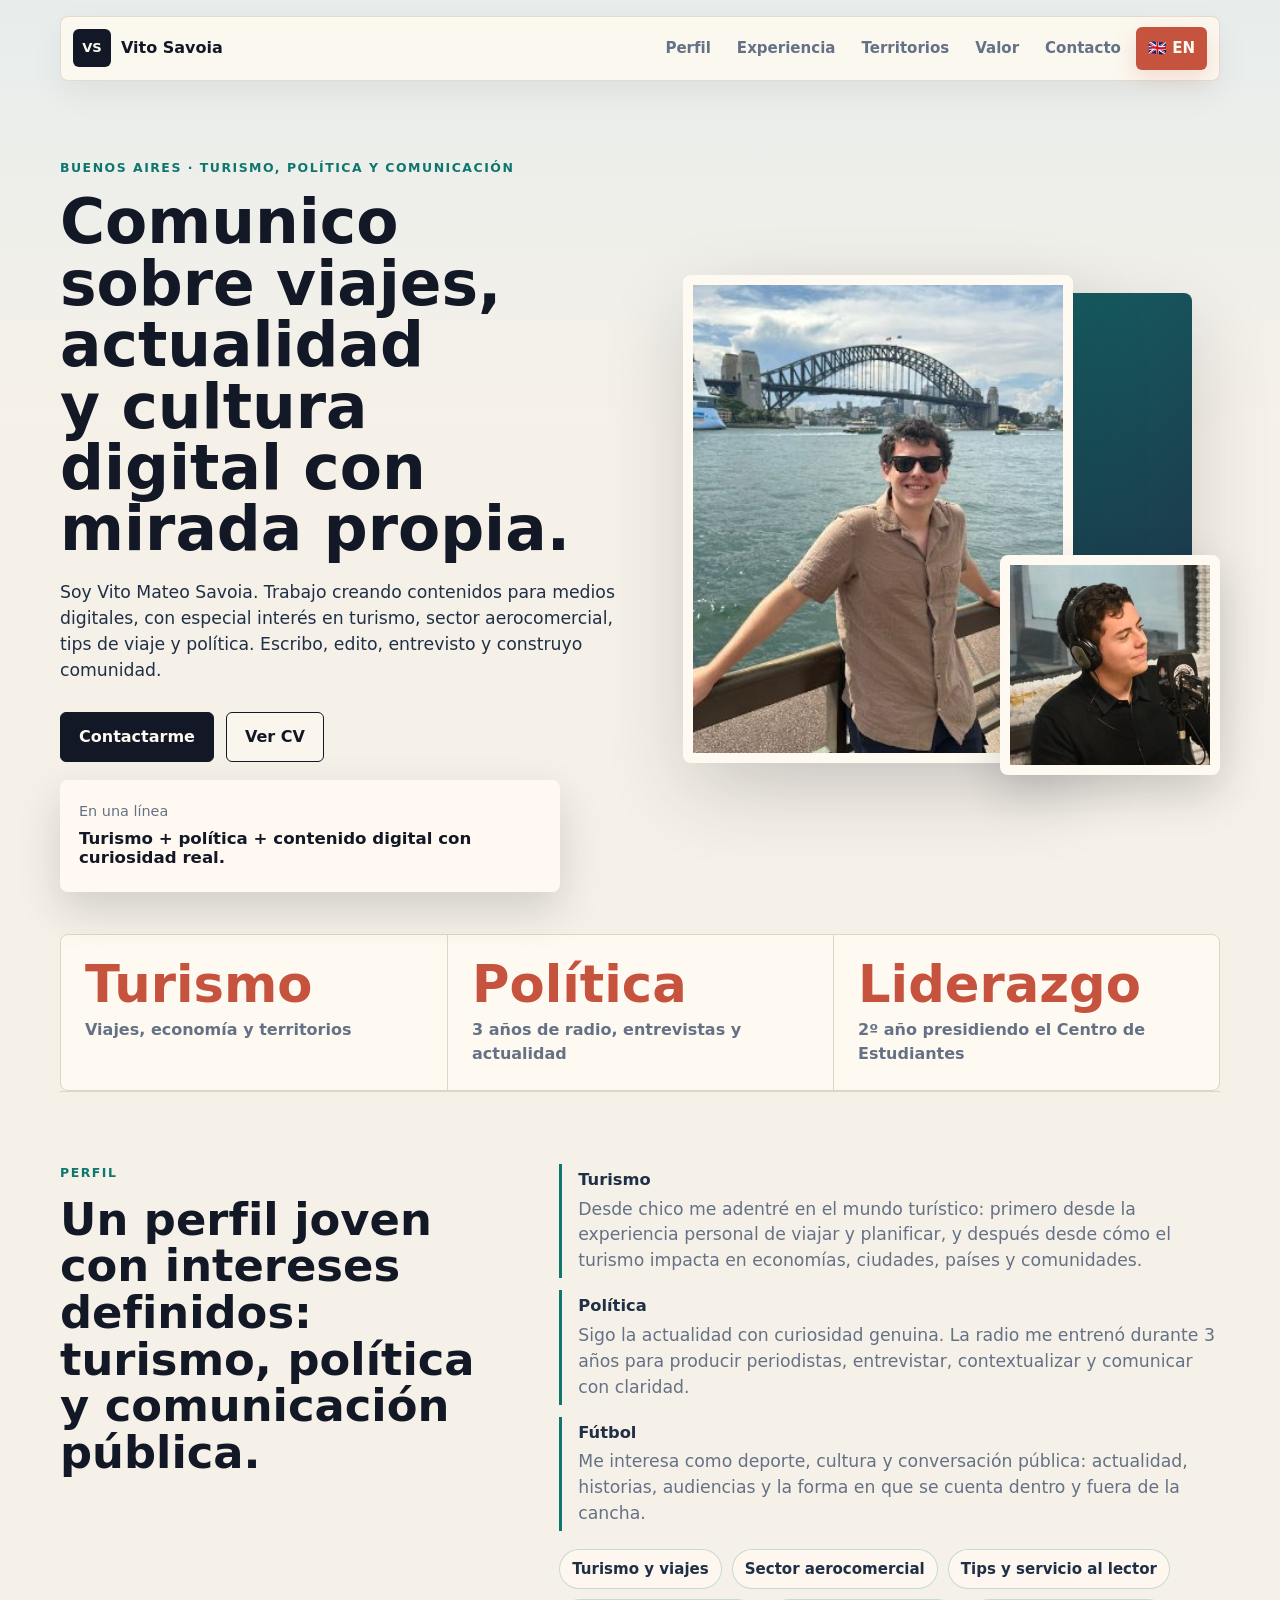
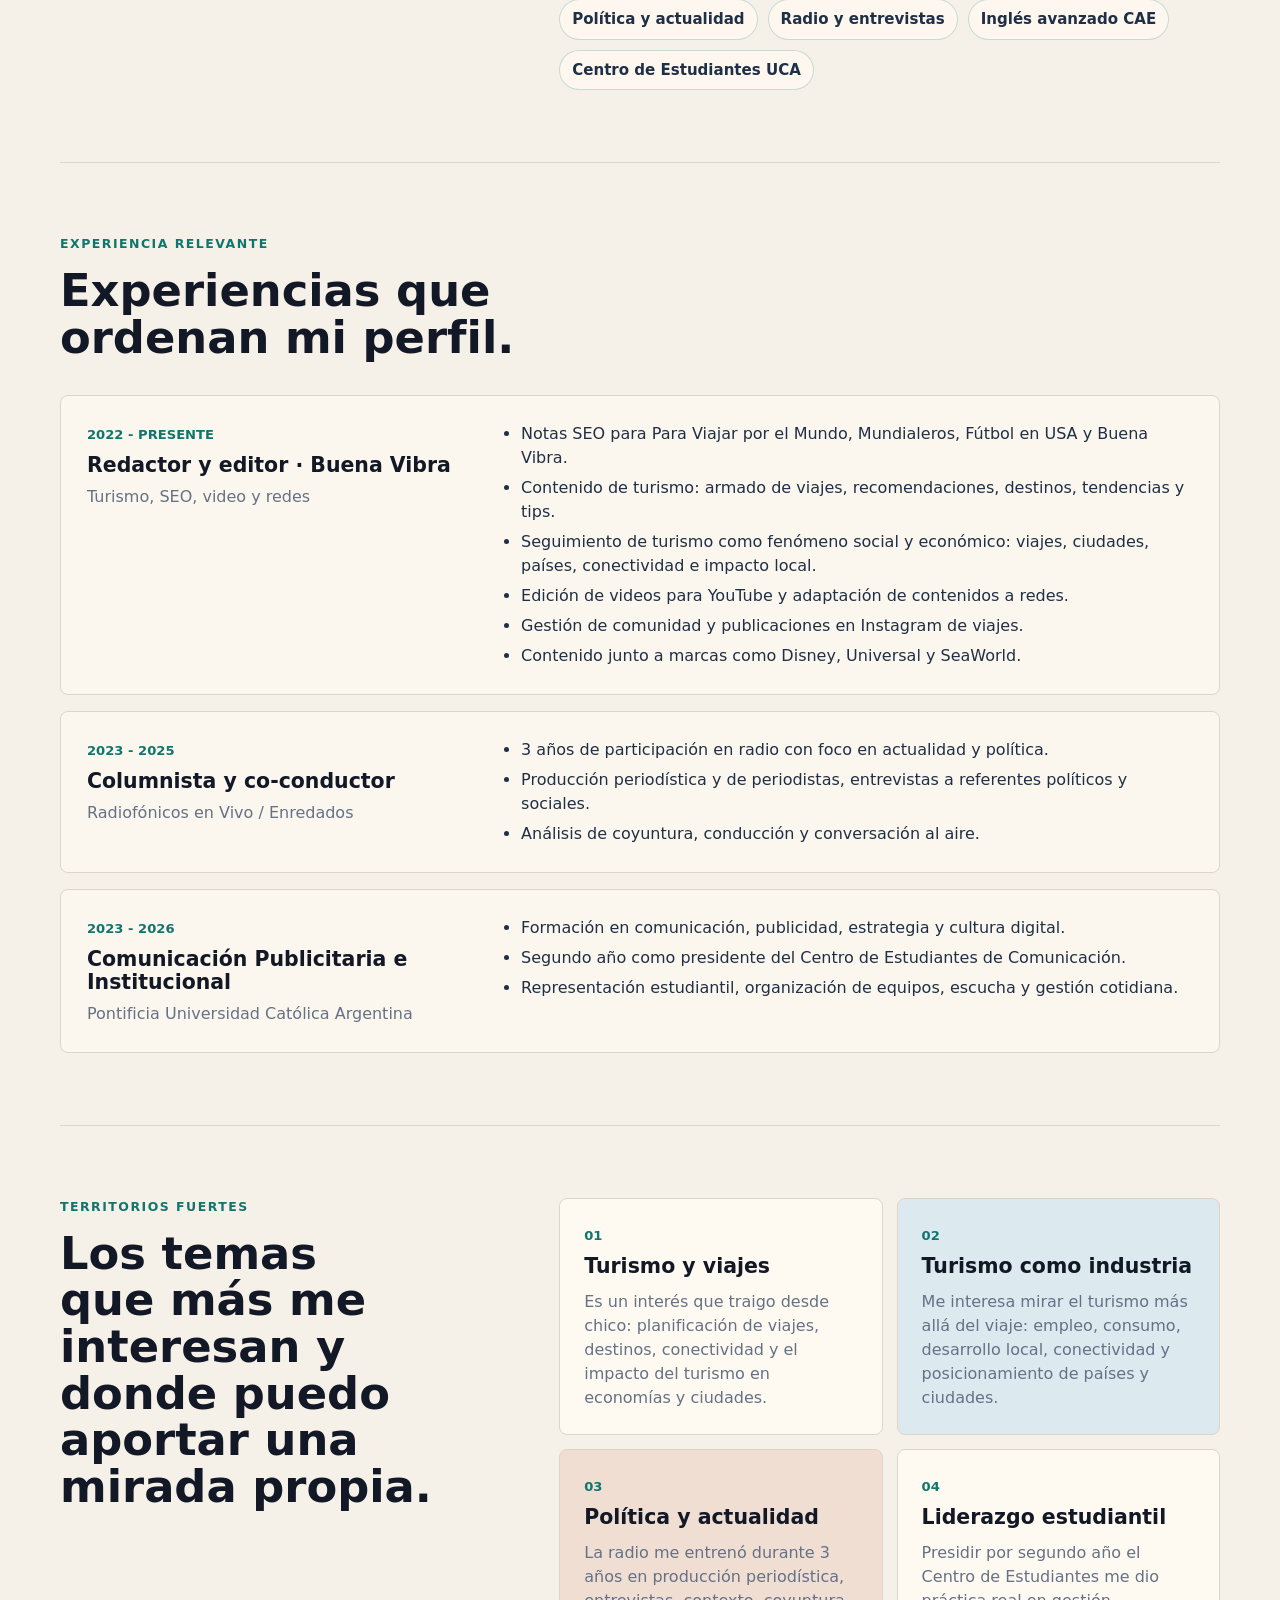
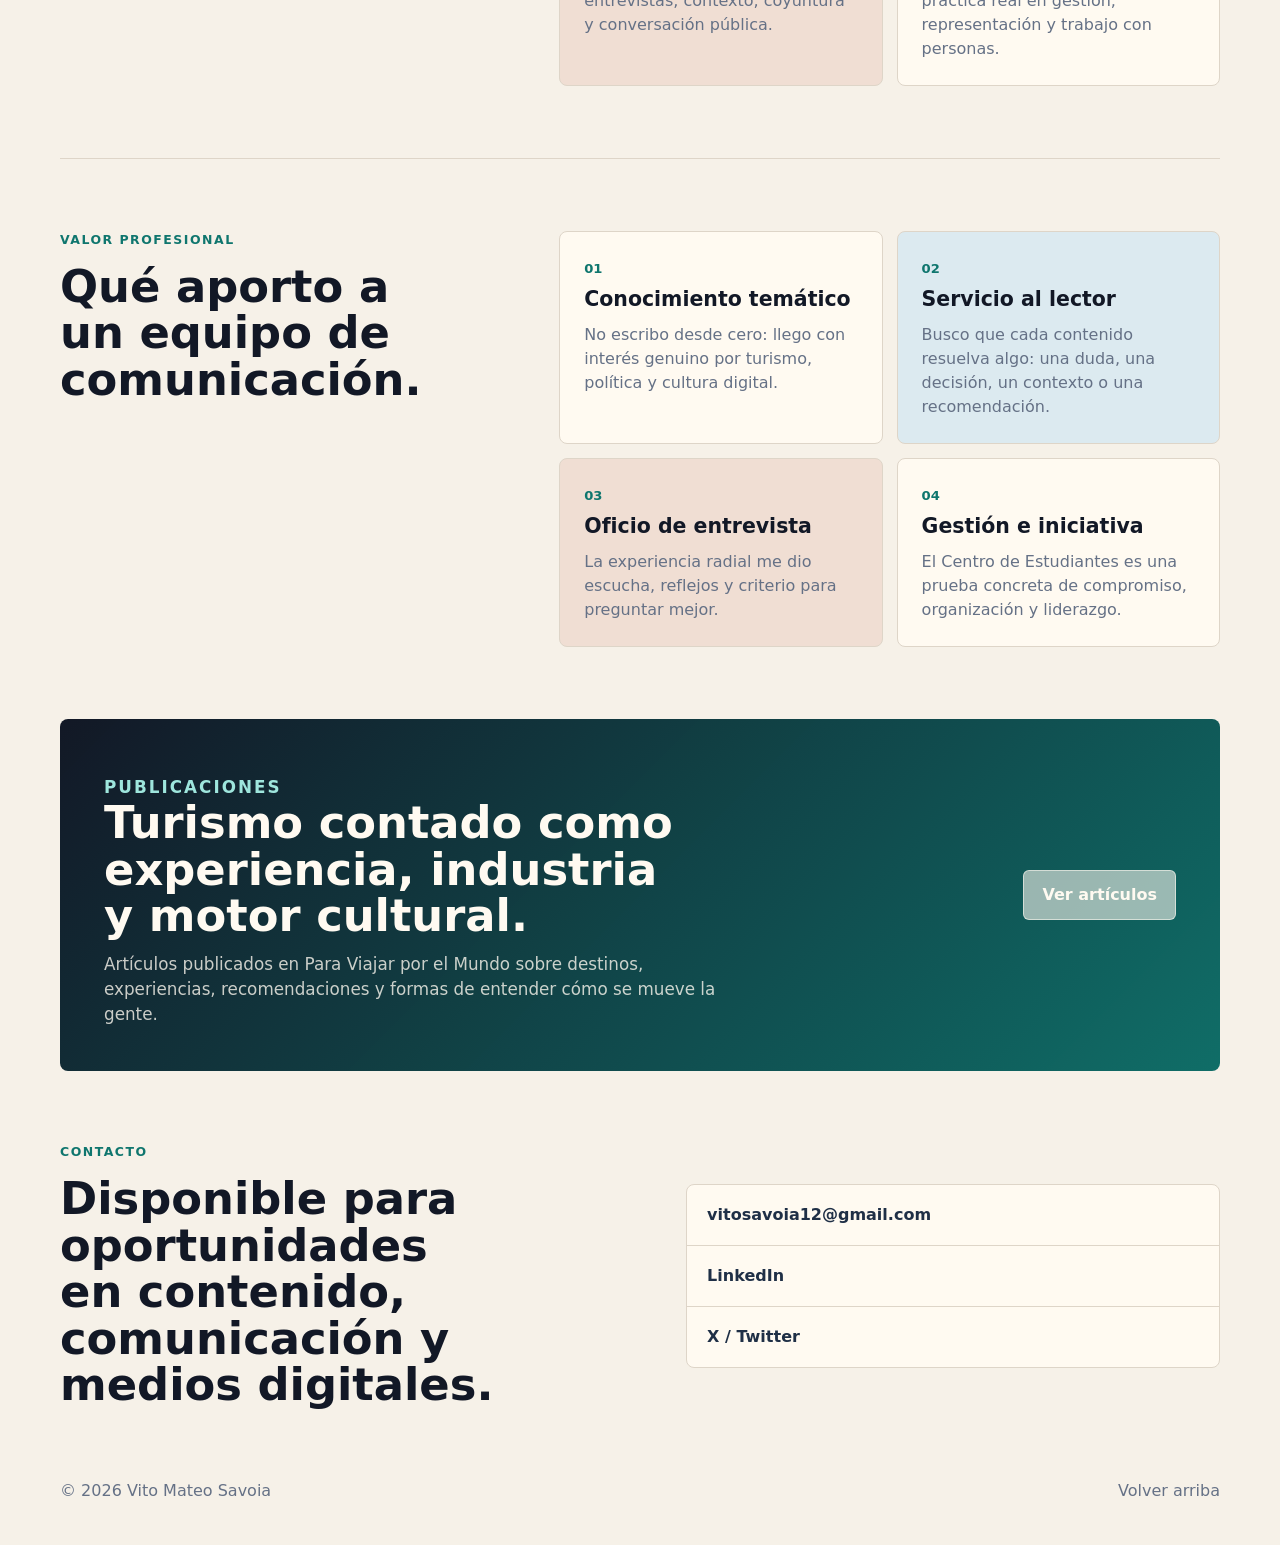
==== index.html @ 05acc240 "Add files via upload" ====
<!doctype html>
<html lang="es">
  <head>
    <meta charset="utf-8">
    <meta name="viewport" content="width=device-width, initial-scale=1">
    <meta
      name="description"
      content="Vito Mateo Savoia: redactor, editor y estudiante de Comunicación Publicitaria e Institucional. Especializado en turismo, política, contenido SEO, radio y liderazgo estudiantil."
    >
    <meta property="og:title" content="Vito Mateo Savoia | Turismo, política y comunicación digital">
    <meta
      property="og:description"
      content="Perfil profesional de Vito Savoia: turismo, política, redacción SEO, edición, radio y liderazgo estudiantil."
    >
    <meta property="og:type" content="website">
    <title>Vito Mateo Savoia | Turismo, política y comunicación digital</title>
    <link rel="stylesheet" href="styles.css">
  </head>
  <body>
    <header class="site-header">
      <a class="brand" href="#inicio" aria-label="Ir al inicio">
        <span class="brand-mark">VS</span>
        <span>Vito Savoia</span>
      </a>
      <button class="menu-toggle" type="button" aria-expanded="false" aria-controls="site-nav">
        <span></span>
        <span></span>
        <span></span>
      </button>
      <nav class="nav" id="site-nav" aria-label="Principal">
        <a href="#perfil">Perfil</a>
        <a href="#experiencia">Experiencia</a>
        <a href="#territorios">Territorios</a>
        <a href="#valor">Valor</a>
        <a href="#contacto">Contacto</a>
        <a class="language-link" href="en.html" aria-label="View site in English">🇬🇧 EN</a>
      </nav>
    </header>

    <main id="inicio">
      <section class="hero" aria-labelledby="hero-title">
        <div class="hero-copy">
          <p class="eyebrow">Buenos Aires · Turismo, política y comunicación</p>
          <h1 id="hero-title">Comunico sobre viajes, actualidad y cultura digital con mirada propia.</h1>
          <p class="hero-text">
            Soy Vito Mateo Savoia. Trabajo creando contenidos para medios digitales, con especial
            interés en turismo, sector aerocomercial, tips de viaje y política. Escribo, edito,
            entrevisto y construyo comunidad.
          </p>
          <div class="hero-actions" aria-label="Acciones principales">
            <a class="button primary" href="mailto:vitosavoia12@gmail.com">Contactarme</a>
            <a class="button secondary" href="CV%20Vito%20Savoia.pdf">Ver CV</a>
          </div>
          <div class="signal-card">
            <span>En una línea</span>
            <strong>Turismo + política + contenido digital con curiosidad real.</strong>
          </div>
        </div>

        <div class="hero-media" aria-label="Fotos de Vito Savoia">
          <img
            class="portrait-main"
            src="assets/images/vito-savoia-sydney.jpg"
            alt="Vito Savoia sonriendo frente al puerto de Sydney"
          >
          <img
            class="portrait-secondary"
            src="assets/images/vito-savoia-radio.jpg"
            alt="Vito Savoia en un estudio de radio"
          >
        </div>
      </section>

      <section class="stats-band" aria-label="Resumen profesional">
        <article>
          <strong>Turismo</strong>
          <span>Viajes, economía y territorios</span>
        </article>
        <article>
          <strong>Política</strong>
          <span>3 años de radio, entrevistas y actualidad</span>
        </article>
        <article>
          <strong>Liderazgo</strong>
          <span>2º año presidiendo el Centro de Estudiantes</span>
        </article>
      </section>

      <section class="section profile-section" id="perfil">
        <div class="section-heading">
          <p class="eyebrow">Perfil</p>
          <h2>Un perfil joven con intereses definidos: turismo, política y comunicación pública.</h2>
        </div>
        <div class="profile-copy compact-copy">
          <div class="interest-list" aria-label="Intereses principales">
            <article>
              <h3>Turismo</h3>
              <p>Desde chico me adentré en el mundo turístico: primero desde la experiencia personal de viajar y planificar, y después desde cómo el turismo impacta en economías, ciudades, países y comunidades.</p>
            </article>
            <article>
              <h3>Política</h3>
              <p>Sigo la actualidad con curiosidad genuina. La radio me entrenó durante 3 años para producir periodistas, entrevistar, contextualizar y comunicar con claridad.</p>
            </article>
            <article>
              <h3>Fútbol</h3>
              <p>Me interesa como deporte, cultura y conversación pública: actualidad, historias, audiencias y la forma en que se cuenta dentro y fuera de la cancha.</p>
            </article>
          </div>
          <div class="proof-list" aria-label="Señales principales para reclutadores">
            <span>Turismo y viajes</span>
            <span>Sector aerocomercial</span>
            <span>Tips y servicio al lector</span>
            <span>Política y actualidad</span>
            <span>Radio y entrevistas</span>
            <span>Inglés avanzado CAE</span>
            <span>Centro de Estudiantes UCA</span>
          </div>
        </div>
      </section>

      <section class="section experience-section" id="experiencia">
        <div class="section-heading compact">
          <p class="eyebrow">Experiencia relevante</p>
          <h2>Experiencias que ordenan mi perfil.</h2>
        </div>

        <div class="timeline">
          <article class="timeline-item">
            <div class="timeline-meta">
              <span>2022 - presente</span>
              <h3>Redactor y editor · Buena Vibra</h3>
              <p>Turismo, SEO, video y redes</p>
            </div>
            <div class="timeline-body">
              <ul>
                <li>Notas SEO para Para Viajar por el Mundo, Mundialeros, Fútbol en USA y Buena Vibra.</li>
                <li>Contenido de turismo: armado de viajes, recomendaciones, destinos, tendencias y tips.</li>
                <li>Seguimiento de turismo como fenómeno social y económico: viajes, ciudades, países, conectividad e impacto local.</li>
                <li>Edición de videos para YouTube y adaptación de contenidos a redes.</li>
                <li>Gestión de comunidad y publicaciones en Instagram de viajes.</li>
                <li>Contenido junto a marcas como Disney, Universal y SeaWorld.</li>
              </ul>
            </div>
          </article>

          <article class="timeline-item">
            <div class="timeline-meta">
              <span>2023 - 2025</span>
              <h3>Columnista y co-conductor</h3>
              <p>Radiofónicos en Vivo / Enredados</p>
            </div>
            <div class="timeline-body">
              <ul>
                <li>3 años de participación en radio con foco en actualidad y política.</li>
                <li>Producción periodística y de periodistas, entrevistas a referentes políticos y sociales.</li>
                <li>Análisis de coyuntura, conducción y conversación al aire.</li>
              </ul>
            </div>
          </article>

          <article class="timeline-item">
            <div class="timeline-meta">
              <span>2023 - 2026</span>
              <h3>Comunicación Publicitaria e Institucional</h3>
              <p>Pontificia Universidad Católica Argentina</p>
            </div>
            <div class="timeline-body">
              <ul>
                <li>Formación en comunicación, publicidad, estrategia y cultura digital.</li>
                <li>Segundo año como presidente del Centro de Estudiantes de Comunicación.</li>
                <li>Representación estudiantil, organización de equipos, escucha y gestión cotidiana.</li>
              </ul>
            </div>
          </article>
        </div>
      </section>

      <section class="section focus-section" id="territorios">
        <div class="section-heading">
          <p class="eyebrow">Territorios fuertes</p>
          <h2>Los temas que más me interesan y donde puedo aportar una mirada propia.</h2>
        </div>
        <div class="focus-grid">
          <article>
            <span>01</span>
            <h3>Turismo y viajes</h3>
            <p>Es un interés que traigo desde chico: planificación de viajes, destinos, conectividad y el impacto del turismo en economías y ciudades.</p>
          </article>
          <article>
            <span>02</span>
            <h3>Turismo como industria</h3>
            <p>Me interesa mirar el turismo más allá del viaje: empleo, consumo, desarrollo local, conectividad y posicionamiento de países y ciudades.</p>
          </article>
          <article>
            <span>03</span>
            <h3>Política y actualidad</h3>
            <p>La radio me entrenó durante 3 años en producción periodística, entrevistas, contexto, coyuntura y conversación pública.</p>
          </article>
          <article>
            <span>04</span>
            <h3>Liderazgo estudiantil</h3>
            <p>Presidir por segundo año el Centro de Estudiantes me dio práctica real en gestión, representación y trabajo con personas.</p>
          </article>
        </div>
      </section>

      <section class="section focus-section" id="valor">
        <div class="section-heading">
          <p class="eyebrow">Valor profesional</p>
          <h2>Qué aporto a un equipo de comunicación.</h2>
        </div>
        <div class="focus-grid">
          <article>
            <span>01</span>
            <h3>Conocimiento temático</h3>
            <p>No escribo desde cero: llego con interés genuino por turismo, política y cultura digital.</p>
          </article>
          <article>
            <span>02</span>
            <h3>Servicio al lector</h3>
            <p>Busco que cada contenido resuelva algo: una duda, una decisión, un contexto o una recomendación.</p>
          </article>
          <article>
            <span>03</span>
            <h3>Oficio de entrevista</h3>
            <p>La experiencia radial me dio escucha, reflejos y criterio para preguntar mejor.</p>
          </article>
          <article>
            <span>04</span>
            <h3>Gestión e iniciativa</h3>
            <p>El Centro de Estudiantes es una prueba concreta de compromiso, organización y liderazgo.</p>
          </article>
        </div>
      </section>

      <section class="writing-section" aria-labelledby="writing-title">
        <div>
          <p class="eyebrow">Publicaciones</p>
          <h2 id="writing-title">Turismo contado como experiencia, industria y motor cultural.</h2>
          <p>Artículos publicados en Para Viajar por el Mundo sobre destinos, experiencias, recomendaciones y formas de entender cómo se mueve la gente.</p>
        </div>
        <a class="button secondary light" href="https://paraviajarporelmundo.com/author/vito-savoia/" target="_blank" rel="noreferrer">
          Ver artículos
        </a>
      </section>

      <section class="contact-section" id="contacto" aria-labelledby="contact-title">
        <div>
          <p class="eyebrow">Contacto</p>
          <h2 id="contact-title">Disponible para oportunidades en contenido, comunicación y medios digitales.</h2>
        </div>
        <div class="contact-panel">
          <a href="mailto:vitosavoia12@gmail.com">vitosavoia12@gmail.com</a>
          <a href="https://ar.linkedin.com/in/vito-savoia-7b7443228" target="_blank" rel="noreferrer">LinkedIn</a>
          <a href="https://x.com/vitosavoia12?lang=es" target="_blank" rel="noreferrer">X / Twitter</a>
        </div>
      </section>
    </main>

    <footer class="footer">
      <p>© <span id="year"></span> Vito Mateo Savoia</p>
      <a href="#inicio">Volver arriba</a>
    </footer>

    <script src="script.js"></script>
  </body>
</html>
---- styles.css ----
:root {
  --ink: #121826;
  --navy: #1f2f46;
  --muted: #657186;
  --paper: #f6f1e8;
  --cream: #fffaf1;
  --line: #ded5c8;
  --teal: #0f766e;
  --coral: #c6533d;
  --gold: #c8922f;
  --sky: #dceaf0;
  --shadow: 0 28px 80px rgba(18, 24, 38, 0.16);
}

* {
  box-sizing: border-box;
}

html {
  scroll-behavior: smooth;
}

body {
  margin: 0;
  background:
    linear-gradient(180deg, rgba(220, 234, 240, 0.55), rgba(246, 241, 232, 0) 440px),
    var(--paper);
  color: var(--ink);
  font-family: Inter, ui-sans-serif, system-ui, -apple-system, BlinkMacSystemFont, "Segoe UI", sans-serif;
  line-height: 1.5;
}

body.nav-open {
  overflow: hidden;
}

a {
  color: inherit;
  text-decoration: none;
}

img {
  display: block;
  max-width: 100%;
}

.site-header {
  position: sticky;
  top: 0;
  z-index: 20;
  display: flex;
  width: min(1160px, calc(100% - 32px));
  align-items: center;
  justify-content: space-between;
  gap: 22px;
  margin: 16px auto 0;
  border: 1px solid rgba(222, 213, 200, 0.82);
  border-radius: 8px;
  padding: 10px 12px;
  background: rgba(255, 250, 241, 0.82);
  backdrop-filter: blur(18px);
  box-shadow: 0 12px 34px rgba(18, 24, 38, 0.06);
}

.brand,
.nav,
.hero-actions,
.contact-panel {
  display: flex;
  align-items: center;
}

.brand {
  gap: 10px;
  font-weight: 850;
}

.brand-mark {
  display: grid;
  width: 38px;
  height: 38px;
  place-items: center;
  border-radius: 6px;
  background: var(--ink);
  color: var(--cream);
  font-size: 0.82rem;
}

.nav {
  gap: 4px;
}

.nav a {
  border-radius: 6px;
  padding: 9px 11px;
  color: var(--muted);
  font-size: 0.94rem;
  font-weight: 760;
}

.nav a:hover,
.nav a:focus-visible {
  background: rgba(15, 118, 110, 0.1);
  color: var(--ink);
  outline: none;
}

.language-link {
  border: 1px solid rgba(198, 83, 61, 0.28);
  background: var(--coral) !important;
  color: var(--cream) !important;
  box-shadow: 0 8px 22px rgba(198, 83, 61, 0.18);
}

.language-link:hover,
.language-link:focus-visible {
  background: var(--ink) !important;
  color: var(--cream) !important;
}

.menu-toggle {
  display: none;
  width: 42px;
  height: 42px;
  border: 1px solid var(--line);
  border-radius: 6px;
  background: var(--cream);
  padding: 10px;
}

.menu-toggle span {
  display: block;
  height: 2px;
  margin: 5px 0;
  background: var(--ink);
}

.hero,
.stats-band,
.section,
.writing-section,
.contact-section,
.footer {
  width: min(1160px, calc(100% - 32px));
  margin-inline: auto;
}

.hero {
  display: grid;
  grid-template-columns: minmax(0, 1.02fr) minmax(340px, 0.98fr);
  gap: clamp(32px, 5vw, 76px);
  align-items: center;
  min-height: min(640px, calc(100vh - 92px));
  padding: clamp(42px, 7vw, 78px) 0 42px;
}

.hero-copy {
  max-width: 740px;
}

.eyebrow {
  margin: 0 0 14px;
  color: var(--teal);
  font-size: 0.78rem;
  font-weight: 850;
  letter-spacing: 0.12em;
  text-transform: uppercase;
}

h1,
h2,
h3,
p {
  overflow-wrap: anywhere;
}

h1 {
  max-width: 760px;
  margin: 0;
  font-size: clamp(2.55rem, 4.8vw, 4.9rem);
  line-height: 1;
  letter-spacing: 0;
  text-wrap: balance;
}

.hero-text {
  max-width: 620px;
  margin: 20px 0 0;
  color: var(--navy);
  font-size: clamp(1.02rem, 1.35vw, 1.17rem);
}

.hero-actions {
  flex-wrap: wrap;
  gap: 12px;
  margin-top: 28px;
}

.button {
  display: inline-flex;
  min-height: 48px;
  align-items: center;
  justify-content: center;
  border: 1px solid var(--ink);
  border-radius: 6px;
  padding: 12px 18px;
  font-weight: 850;
  transition: transform 160ms ease, background 160ms ease, color 160ms ease;
}

.button.primary {
  background: var(--ink);
  color: var(--cream);
}

.button.secondary {
  background: rgba(255, 250, 241, 0.58);
}

.button.light {
  border-color: rgba(255, 250, 241, 0.58);
  color: var(--cream);
}

.button:hover,
.button:focus-visible {
  transform: translateY(-2px);
  outline: none;
}

.hero-media {
  position: relative;
  min-height: 500px;
}

.hero-media::before {
  content: "";
  position: absolute;
  inset: 18px 28px 64px 66px;
  border-radius: 8px;
  background: linear-gradient(135deg, var(--teal), var(--navy));
  box-shadow: var(--shadow);
}

.portrait-main {
  position: absolute;
  inset: 0 auto auto 0;
  width: min(76%, 390px);
  aspect-ratio: 4 / 5;
  border: 10px solid var(--cream);
  border-radius: 8px;
  object-fit: cover;
  box-shadow: var(--shadow);
}

.portrait-secondary {
  position: absolute;
  right: 0;
  bottom: 0;
  width: min(45%, 220px);
  aspect-ratio: 1;
  border: 10px solid var(--cream);
  border-radius: 8px;
  object-fit: cover;
  box-shadow: 0 18px 46px rgba(18, 24, 38, 0.18);
}

.signal-card {
  width: min(100%, 500px);
  margin-top: 18px;
  border: 1px solid rgba(255, 250, 241, 0.76);
  border-radius: 8px;
  padding: 18px;
  background: rgba(255, 250, 241, 0.92);
  box-shadow: 0 18px 44px rgba(18, 24, 38, 0.16);
}

.signal-card span,
.signal-card p {
  margin: 0;
  color: var(--muted);
  font-size: 0.9rem;
}

.signal-card strong {
  display: block;
  margin: 6px 0;
  font-size: 1.04rem;
  line-height: 1.15;
}

.stats-band {
  display: grid;
  grid-template-columns: repeat(3, 1fr);
  overflow: hidden;
  border: 1px solid var(--line);
  border-radius: 8px;
  background: var(--cream);
}

.stats-band article {
  padding: 24px;
}

.stats-band article + article {
  border-left: 1px solid var(--line);
}

.stats-band strong {
  display: block;
  color: var(--coral);
  font-size: clamp(2rem, 4vw, 3.5rem);
  line-height: 1;
}

.stats-band span {
  display: block;
  margin-top: 8px;
  color: var(--muted);
  font-weight: 730;
}

.section {
  display: grid;
  grid-template-columns: minmax(250px, 0.78fr) minmax(0, 1.22fr);
  gap: clamp(28px, 6vw, 88px);
  padding: 72px 0;
  border-top: 1px solid var(--line);
}

.section-heading h2,
.writing-section h2,
.contact-section h2 {
  margin: 0;
  font-size: clamp(1.9rem, 3.5vw, 3.15rem);
  line-height: 1.04;
  text-wrap: balance;
}

.section-heading.compact {
  max-width: 790px;
  margin-bottom: 34px;
}

.profile-copy {
  display: grid;
  gap: 18px;
  color: var(--navy);
  font-size: 1.08rem;
}

.compact-copy {
  align-content: start;
}

.profile-copy p,
.timeline-body p,
.writing-section p {
  margin: 0;
}

.interest-list {
  display: grid;
  gap: 12px;
}

.interest-list article {
  border-left: 3px solid var(--teal);
  padding: 4px 0 4px 16px;
}

.interest-list h3 {
  margin: 0 0 4px;
  font-size: 1.02rem;
}

.interest-list p {
  color: var(--muted);
}

.proof-list {
  display: flex;
  flex-wrap: wrap;
  gap: 10px;
}

.proof-list span {
  border: 1px solid rgba(15, 118, 110, 0.22);
  border-radius: 999px;
  padding: 8px 12px;
  background: rgba(255, 250, 241, 0.72);
  color: var(--navy);
  font-size: 0.94rem;
  font-weight: 800;
}

.experience-section {
  display: block;
}

.timeline {
  display: grid;
  gap: 16px;
}

.timeline-item {
  display: grid;
  grid-template-columns: minmax(230px, 0.72fr) minmax(0, 1.28fr);
  gap: 28px;
  border: 1px solid var(--line);
  border-radius: 8px;
  padding: clamp(18px, 2.5vw, 26px);
  background: rgba(255, 250, 241, 0.72);
}

.timeline-meta span,
.focus-grid span {
  color: var(--teal);
  font-size: 0.82rem;
  font-weight: 850;
  text-transform: uppercase;
}

.timeline-meta h3,
.focus-grid h3 {
  margin: 8px 0;
  font-size: 1.28rem;
  line-height: 1.12;
}

.timeline-meta p {
  margin: 0;
  color: var(--muted);
}

.timeline-body {
  color: var(--navy);
}

.timeline-body ul {
  margin: 0;
  padding-left: 18px;
}

.timeline-body li + li {
  margin-top: 6px;
}

.focus-grid {
  display: grid;
  grid-template-columns: repeat(2, minmax(0, 1fr));
  gap: 14px;
}

.focus-grid article {
  min-height: 176px;
  border: 1px solid var(--line);
  border-radius: 8px;
  padding: 24px;
  background: var(--cream);
}

.focus-grid article:nth-child(2) {
  background: var(--sky);
}

.focus-grid article:nth-child(3) {
  background: rgba(198, 83, 61, 0.12);
}

.focus-grid p {
  margin: 12px 0 0;
  color: var(--muted);
}

.writing-section {
  display: flex;
  align-items: center;
  justify-content: space-between;
  gap: 28px;
  border-radius: 8px;
  padding: clamp(26px, 4vw, 44px);
  background:
    linear-gradient(135deg, rgba(18, 24, 38, 0.96), rgba(15, 118, 110, 0.91)),
    var(--ink);
  color: var(--cream);
}

.writing-section div {
  max-width: 780px;
}

.writing-section .eyebrow {
  color: #9ee6dd;
}

.writing-section p {
  max-width: 650px;
  margin-top: 12px;
  color: rgba(255, 250, 241, 0.78);
  font-size: 1.05rem;
}

.contact-section {
  display: grid;
  grid-template-columns: minmax(0, 1.05fr) minmax(280px, 0.95fr);
  gap: 36px;
  align-items: center;
  padding: 72px 0 42px;
}

.contact-panel {
  align-items: stretch;
  flex-direction: column;
  overflow: hidden;
  border: 1px solid var(--line);
  border-radius: 8px;
  background: var(--cream);
}

.contact-panel a {
  padding: 18px 20px;
  color: var(--navy);
  font-weight: 800;
}

.contact-panel a + a {
  border-top: 1px solid var(--line);
}

.contact-panel a:hover,
.contact-panel a:focus-visible {
  background: rgba(200, 146, 47, 0.14);
  outline: none;
}

.footer {
  display: flex;
  justify-content: space-between;
  gap: 18px;
  padding: 28px 0 42px;
  color: var(--muted);
}

.footer p {
  margin: 0;
}

@media (max-width: 920px) {
  .menu-toggle {
    display: block;
  }

  .nav {
    position: fixed;
    inset: 76px 16px auto;
    display: none;
    flex-direction: column;
    align-items: stretch;
    border: 1px solid var(--line);
    border-radius: 8px;
    padding: 10px;
    background: var(--cream);
    box-shadow: var(--shadow);
  }

  body.nav-open .nav {
    display: flex;
  }

  .hero,
  .section,
  .timeline-item,
  .contact-section {
    grid-template-columns: 1fr;
  }

  .hero {
    min-height: auto;
    padding-top: 56px;
  }

  .hero-media {
    min-height: 470px;
  }

  .stats-band,
  .focus-grid {
    grid-template-columns: 1fr;
  }

  .stats-band article + article {
    border-top: 1px solid var(--line);
    border-left: 0;
  }

  .writing-section {
    align-items: flex-start;
    flex-direction: column;
  }
}

@media (max-width: 560px) {
  .site-header,
  .hero,
  .stats-band,
  .section,
  .writing-section,
  .contact-section,
  .footer {
    width: min(100% - 22px, 1160px);
  }

  .site-header {
    margin-top: 10px;
  }

  h1 {
    font-size: clamp(2.55rem, 13vw, 4rem);
  }

  .hero-actions .button,
  .writing-section .button {
    width: 100%;
  }

  .hero-media {
    min-height: 390px;
  }

  .hero-media::before {
    inset: 28px 10px 74px 38px;
  }

  .portrait-main {
    width: 82%;
    border-width: 7px;
  }

  .portrait-secondary {
    width: 44%;
    border-width: 7px;
  }

  .signal-card {
    padding: 14px;
  }

  .section {
    padding: 54px 0;
  }

  .stats-band article,
  .focus-grid article {
    padding: 20px;
  }

  .contact-section {
    padding-top: 62px;
  }

  .footer {
    flex-direction: column;
  }
}
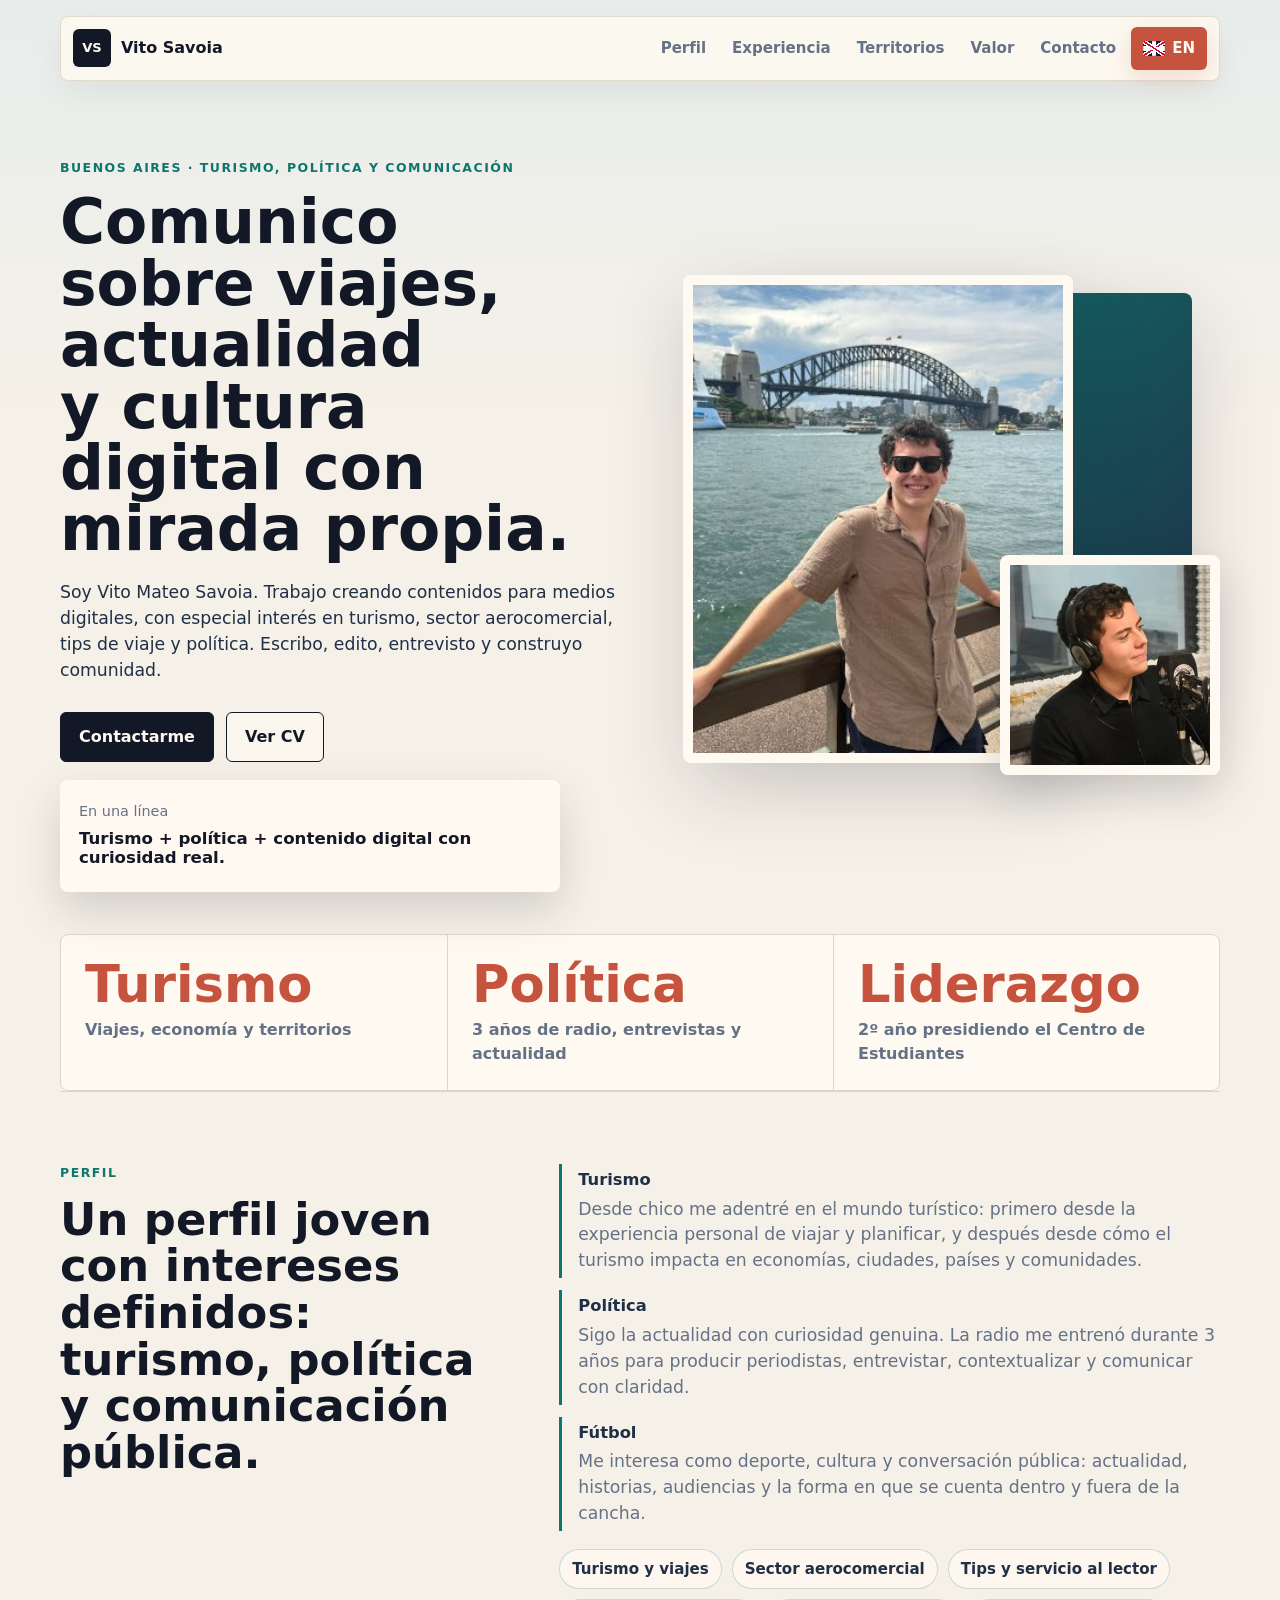
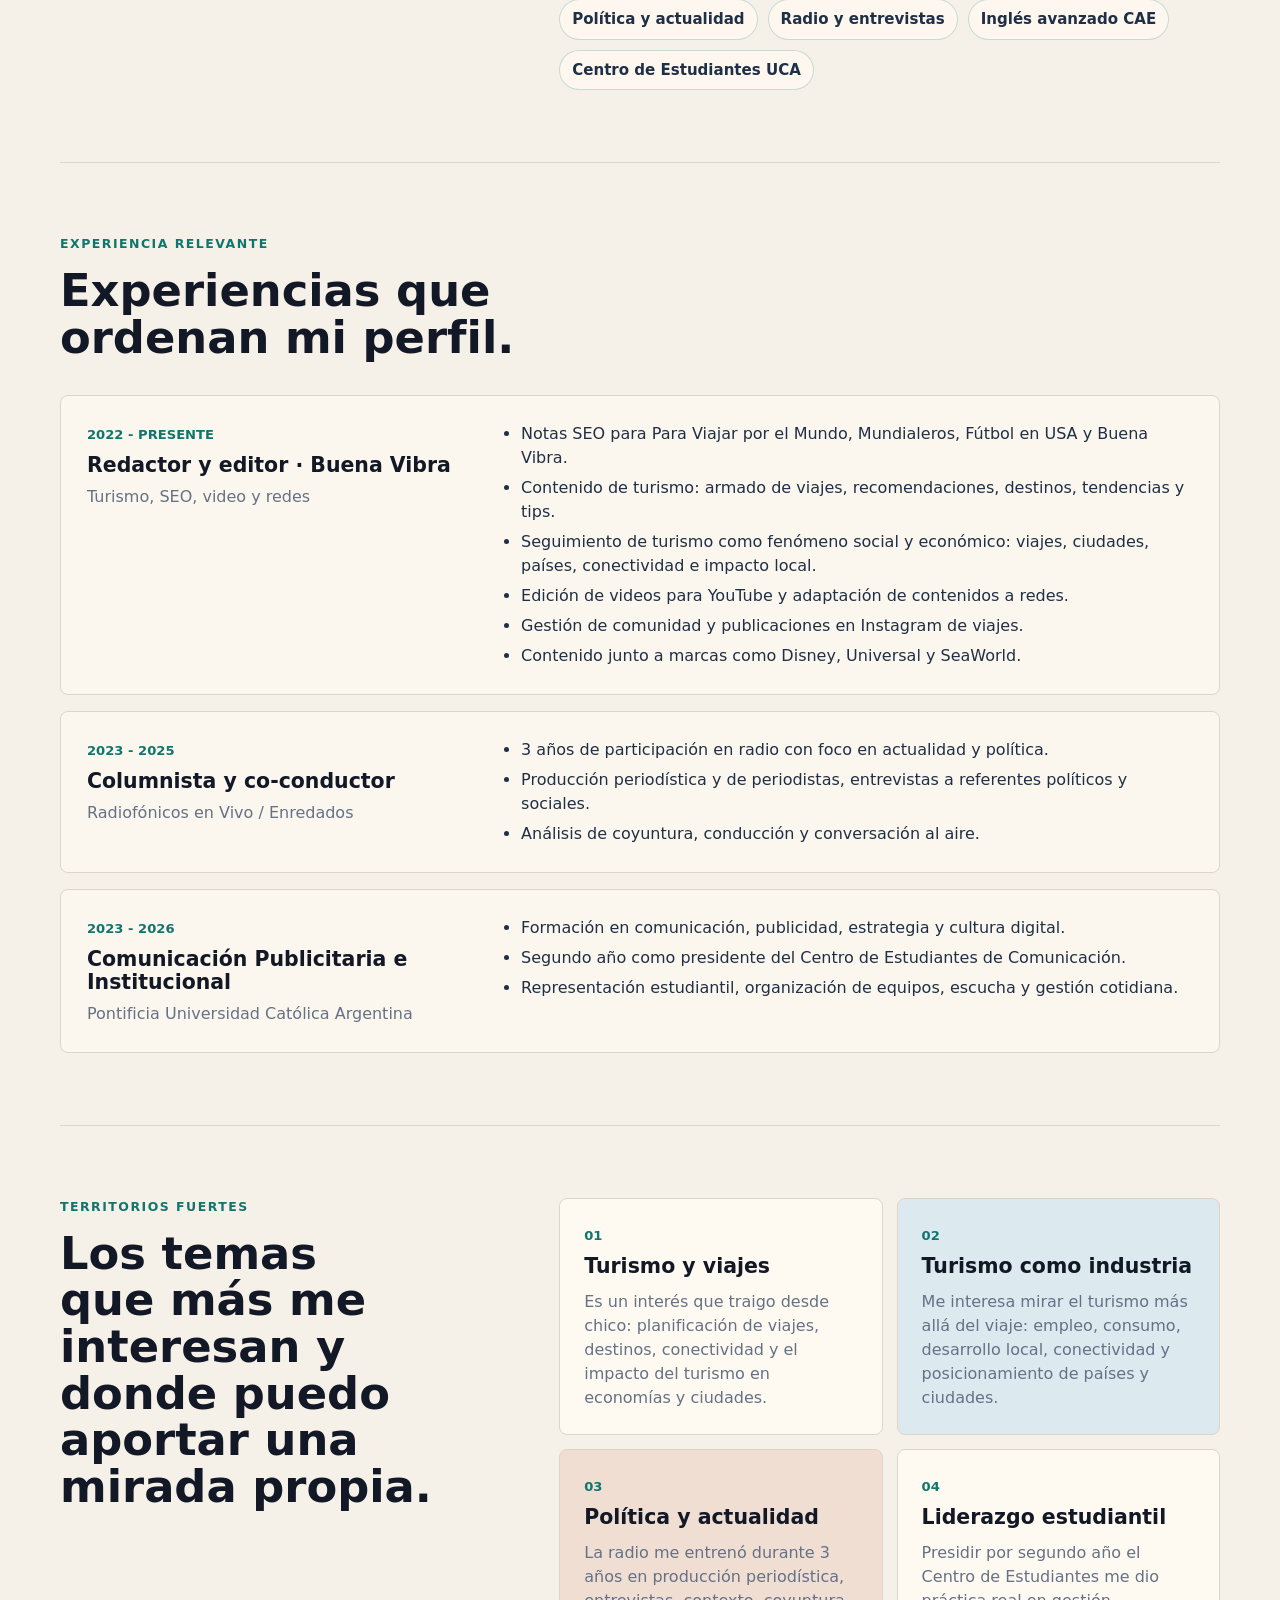
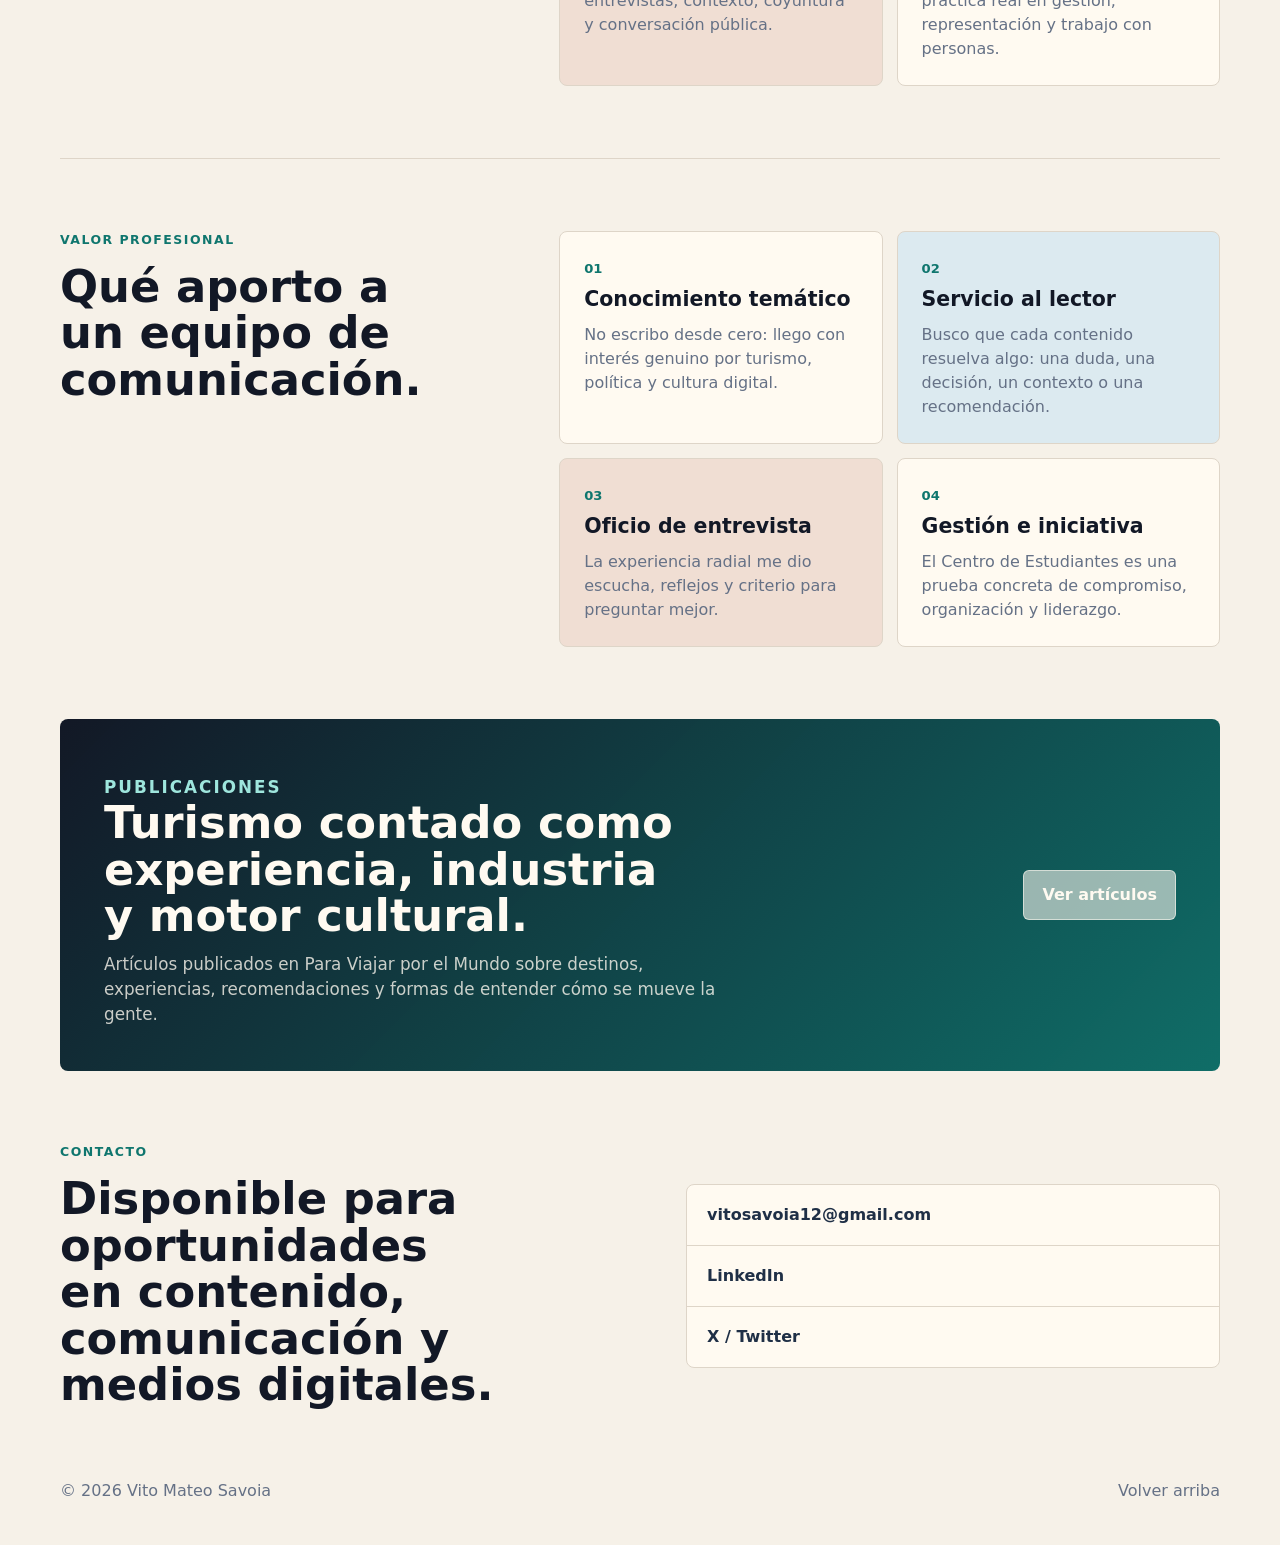
==== commit 90e36eb4: "Add files via upload" ====
--- a/index.html
+++ b/index.html
@@ -33,7 +33,10 @@
         <a href="#territorios">Territorios</a>
         <a href="#valor">Valor</a>
         <a href="#contacto">Contacto</a>
-        <a class="language-link" href="en.html" aria-label="View site in English">🇬🇧 EN</a>
+        <a class="language-link" href="en.html" aria-label="View site in English">
+          <span class="flag flag-uk" aria-hidden="true"></span>
+          <span>EN</span>
+        </a>
       </nav>
     </header>
 
--- a/styles.css
+++ b/styles.css
@@ -106,6 +106,9 @@
 }
 
 .language-link {
+  display: inline-flex;
+  align-items: center;
+  gap: 7px;
   border: 1px solid rgba(198, 83, 61, 0.28);
   background: var(--coral) !important;
   color: var(--cream) !important;
@@ -116,6 +119,44 @@
 .language-link:focus-visible {
   background: var(--ink) !important;
   color: var(--cream) !important;
+}
+
+.flag {
+  display: inline-block;
+  width: 22px;
+  height: 15px;
+  flex: 0 0 auto;
+  overflow: hidden;
+  border-radius: 2px;
+  box-shadow: inset 0 0 0 1px rgba(18, 24, 38, 0.18);
+}
+
+.flag-uk {
+  background:
+    linear-gradient(33deg, transparent 42%, #fff 42%, #fff 48%, #c8102e 48%, #c8102e 54%, #fff 54%, #fff 60%, transparent 60%),
+    linear-gradient(147deg, transparent 42%, #fff 42%, #fff 48%, #c8102e 48%, #c8102e 54%, #fff 54%, #fff 60%, transparent 60%),
+    linear-gradient(90deg, transparent 42%, #fff 42%, #fff 58%, transparent 58%),
+    linear-gradient(0deg, transparent 35%, #fff 35%, #fff 65%, transparent 65%),
+    linear-gradient(90deg, transparent 46%, #c8102e 46%, #c8102e 54%, transparent 54%),
+    linear-gradient(0deg, transparent 42%, #c8102e 42%, #c8102e 58%, transparent 58%),
+    #012169;
+}
+
+.flag-ar {
+  position: relative;
+  background: linear-gradient(180deg, #74acdf 0 33.33%, #fff 33.33% 66.66%, #74acdf 66.66% 100%);
+}
+
+.flag-ar::after {
+  content: "";
+  position: absolute;
+  top: 50%;
+  left: 50%;
+  width: 5px;
+  height: 5px;
+  border-radius: 50%;
+  background: #f6b40e;
+  transform: translate(-50%, -50%);
 }
 
 .menu-toggle {
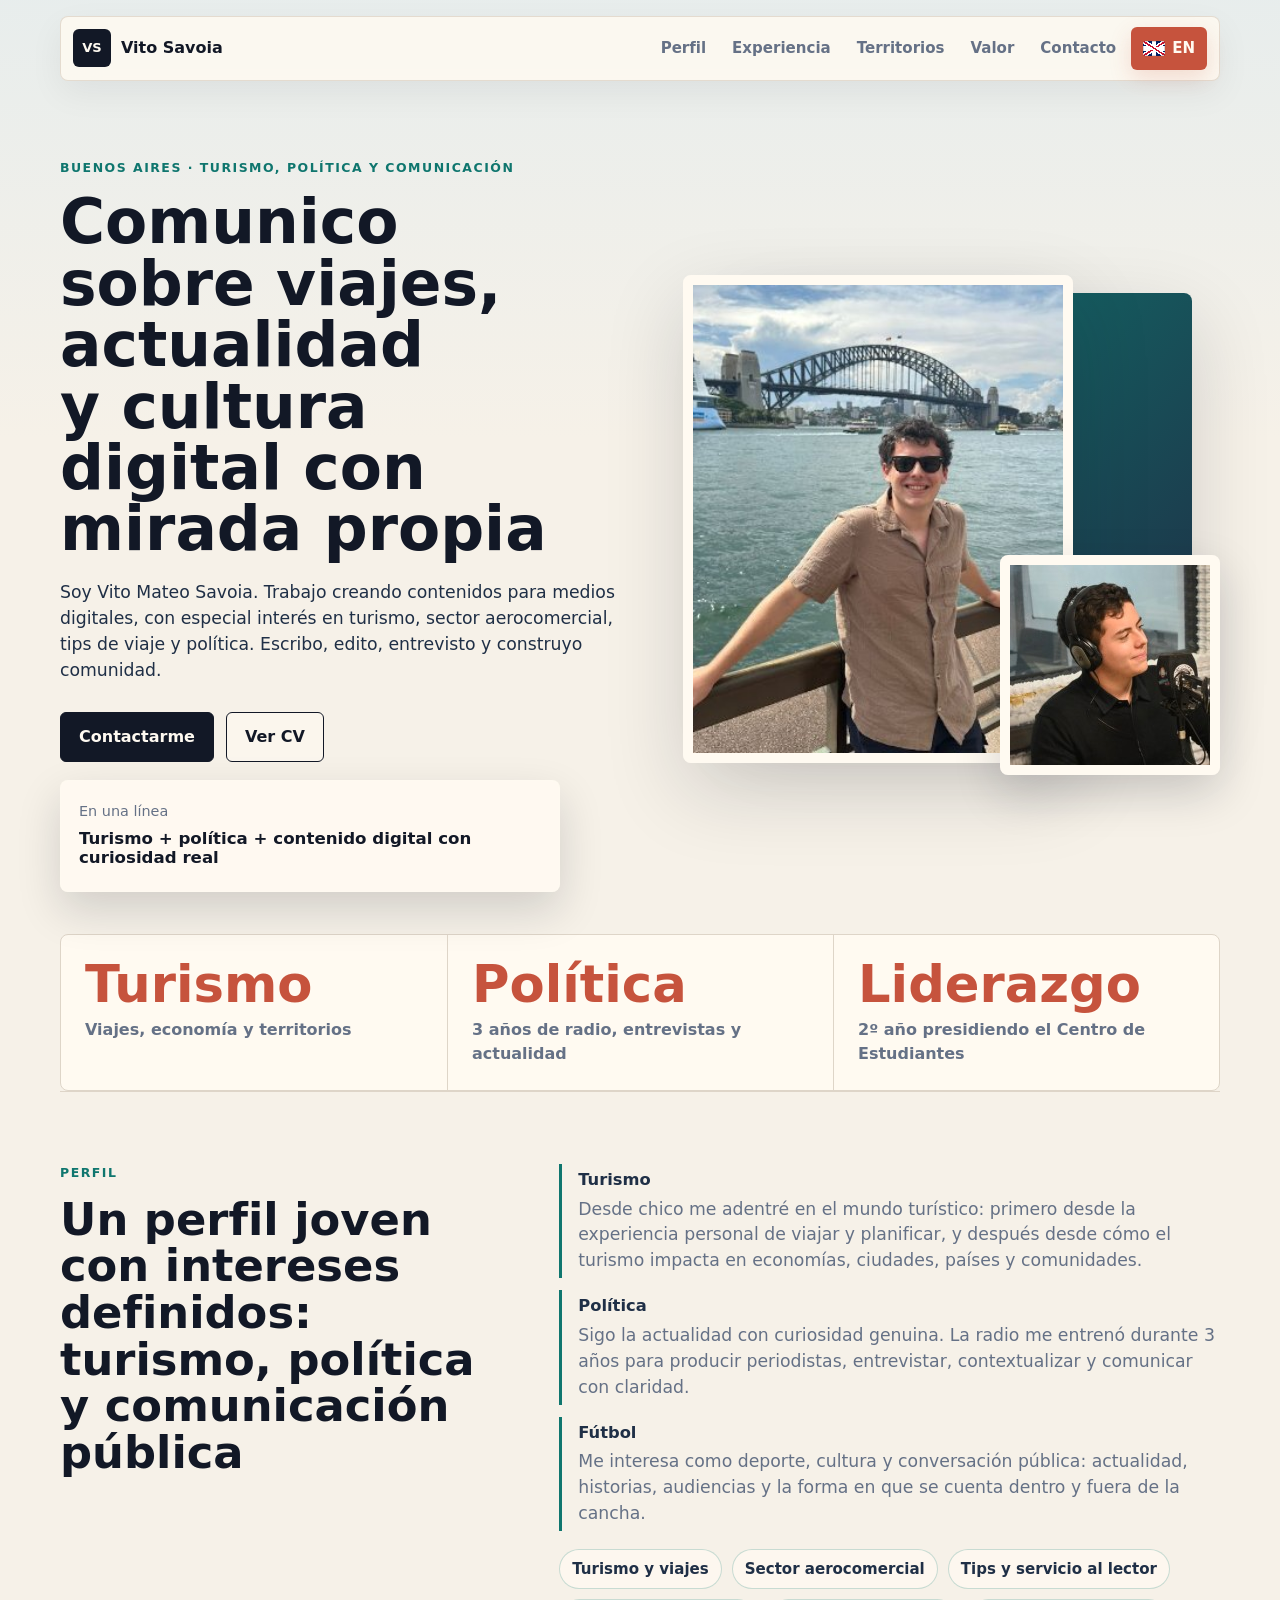
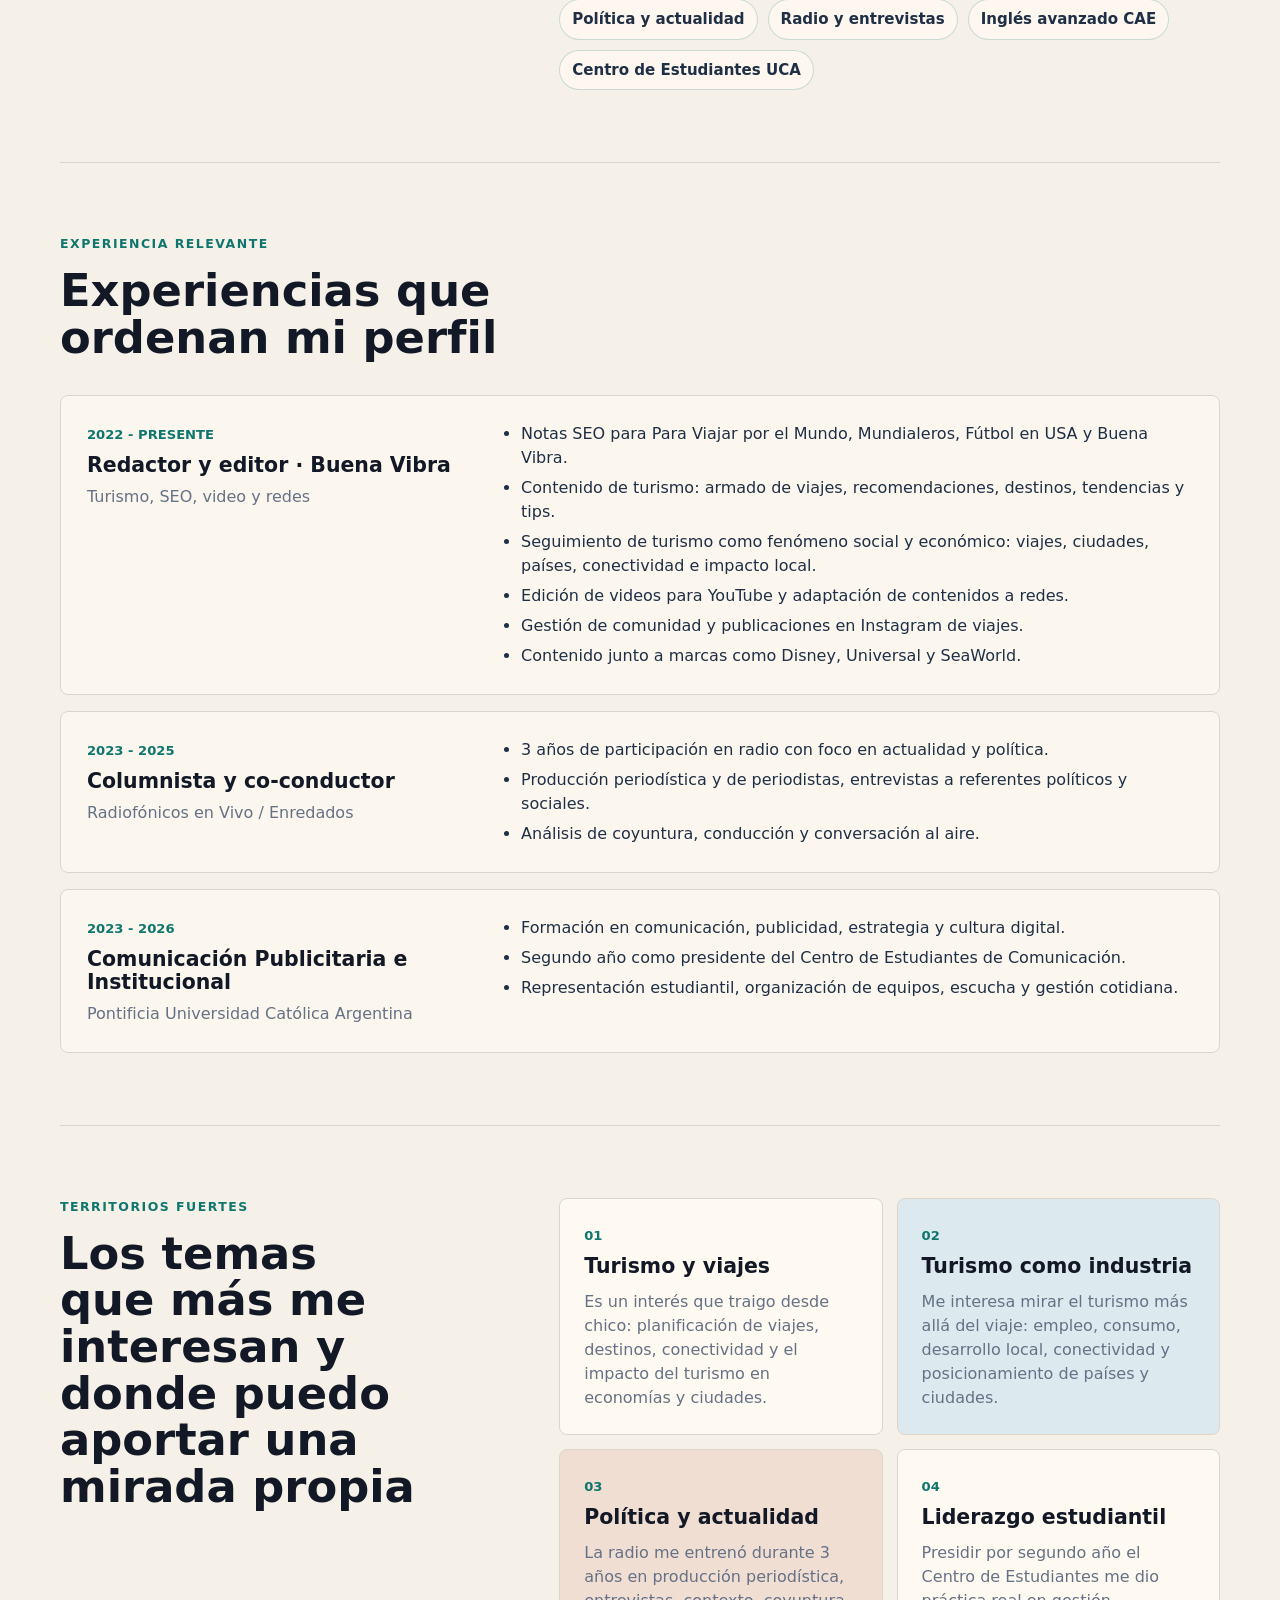
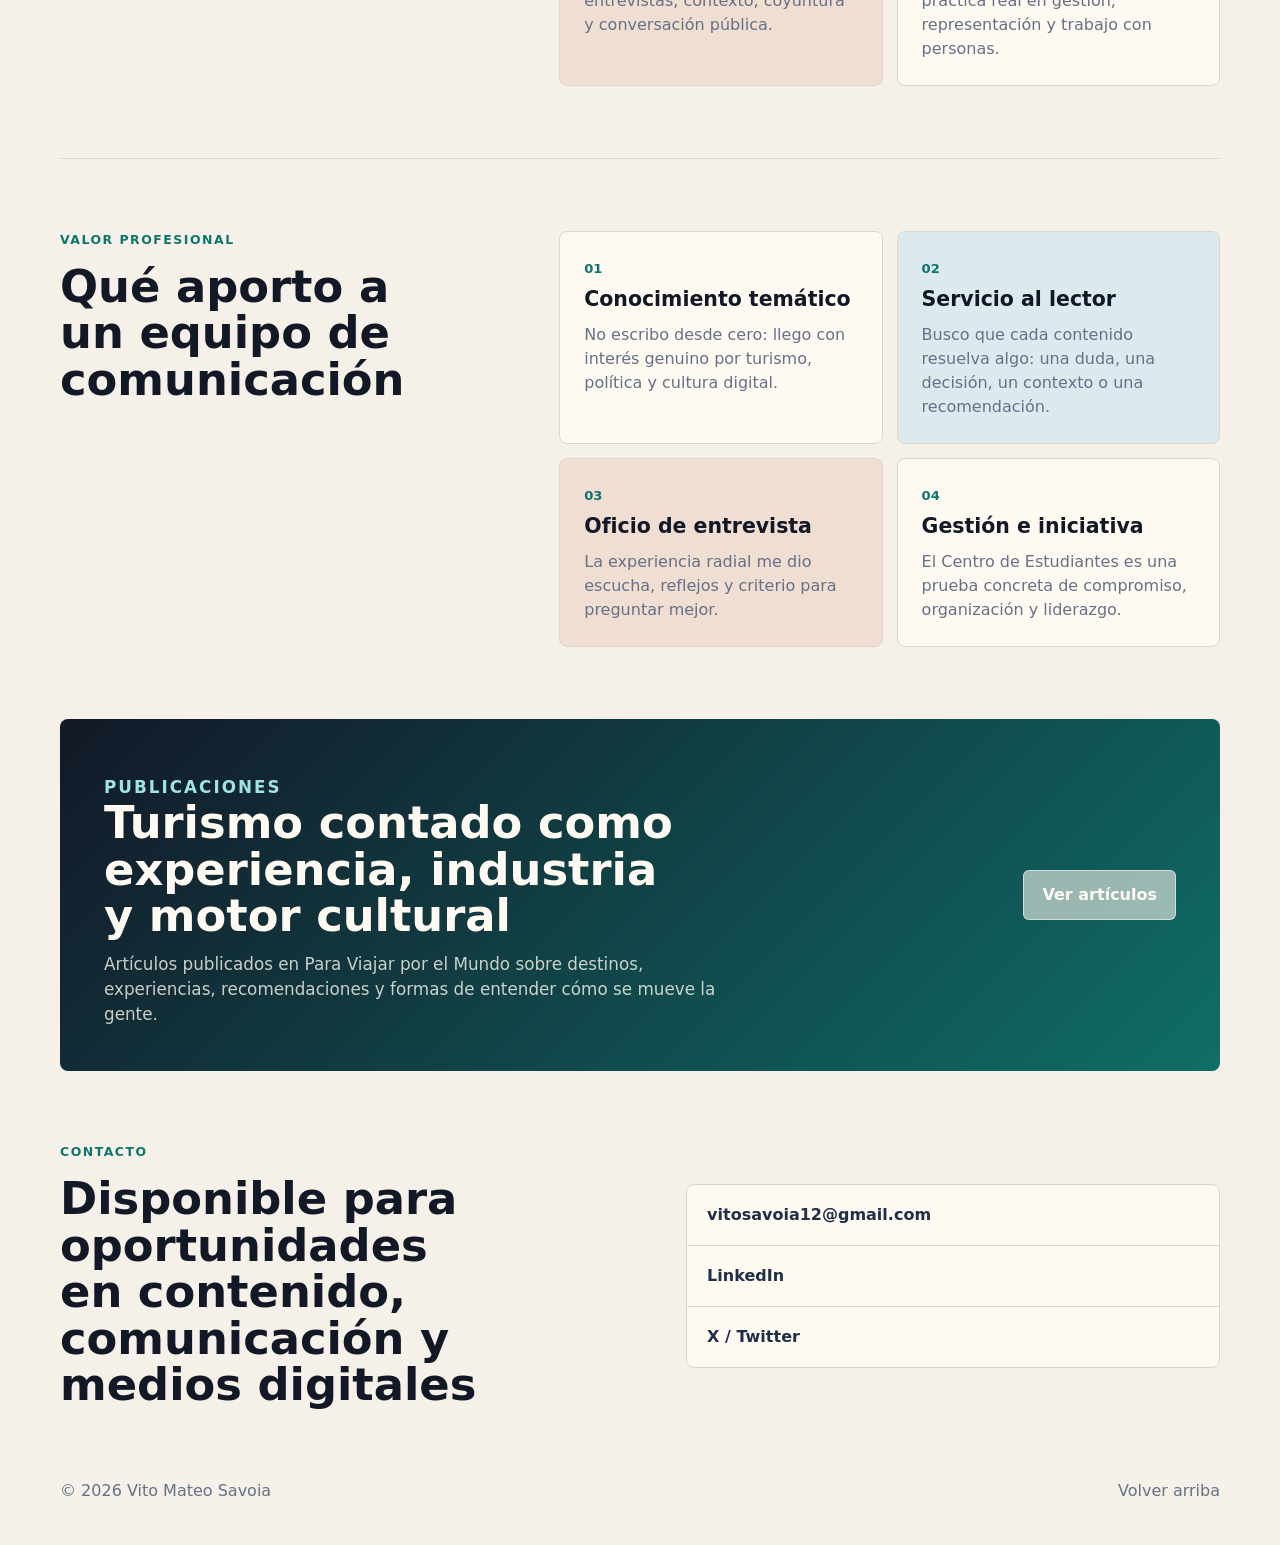
==== commit 47e6a294: "Add files via upload" ====
--- a/index.html
+++ b/index.html
@@ -44,7 +44,7 @@
       <section class="hero" aria-labelledby="hero-title">
         <div class="hero-copy">
           <p class="eyebrow">Buenos Aires · Turismo, política y comunicación</p>
-          <h1 id="hero-title">Comunico sobre viajes, actualidad y cultura digital con mirada propia.</h1>
+          <h1 id="hero-title">Comunico sobre viajes, actualidad y cultura digital con mirada propia</h1>
           <p class="hero-text">
             Soy Vito Mateo Savoia. Trabajo creando contenidos para medios digitales, con especial
             interés en turismo, sector aerocomercial, tips de viaje y política. Escribo, edito,
@@ -56,7 +56,7 @@
           </div>
           <div class="signal-card">
             <span>En una línea</span>
-            <strong>Turismo + política + contenido digital con curiosidad real.</strong>
+            <strong>Turismo + política + contenido digital con curiosidad real</strong>
           </div>
         </div>
 
@@ -92,7 +92,7 @@
       <section class="section profile-section" id="perfil">
         <div class="section-heading">
           <p class="eyebrow">Perfil</p>
-          <h2>Un perfil joven con intereses definidos: turismo, política y comunicación pública.</h2>
+          <h2>Un perfil joven con intereses definidos: turismo, política y comunicación pública</h2>
         </div>
         <div class="profile-copy compact-copy">
           <div class="interest-list" aria-label="Intereses principales">
@@ -124,7 +124,7 @@
       <section class="section experience-section" id="experiencia">
         <div class="section-heading compact">
           <p class="eyebrow">Experiencia relevante</p>
-          <h2>Experiencias que ordenan mi perfil.</h2>
+          <h2>Experiencias que ordenan mi perfil</h2>
         </div>
 
         <div class="timeline">
@@ -181,7 +181,7 @@
       <section class="section focus-section" id="territorios">
         <div class="section-heading">
           <p class="eyebrow">Territorios fuertes</p>
-          <h2>Los temas que más me interesan y donde puedo aportar una mirada propia.</h2>
+          <h2>Los temas que más me interesan y donde puedo aportar una mirada propia</h2>
         </div>
         <div class="focus-grid">
           <article>
@@ -210,7 +210,7 @@
       <section class="section focus-section" id="valor">
         <div class="section-heading">
           <p class="eyebrow">Valor profesional</p>
-          <h2>Qué aporto a un equipo de comunicación.</h2>
+          <h2>Qué aporto a un equipo de comunicación</h2>
         </div>
         <div class="focus-grid">
           <article>
@@ -239,7 +239,7 @@
       <section class="writing-section" aria-labelledby="writing-title">
         <div>
           <p class="eyebrow">Publicaciones</p>
-          <h2 id="writing-title">Turismo contado como experiencia, industria y motor cultural.</h2>
+          <h2 id="writing-title">Turismo contado como experiencia, industria y motor cultural</h2>
           <p>Artículos publicados en Para Viajar por el Mundo sobre destinos, experiencias, recomendaciones y formas de entender cómo se mueve la gente.</p>
         </div>
         <a class="button secondary light" href="https://paraviajarporelmundo.com/author/vito-savoia/" target="_blank" rel="noreferrer">
@@ -250,7 +250,7 @@
       <section class="contact-section" id="contacto" aria-labelledby="contact-title">
         <div>
           <p class="eyebrow">Contacto</p>
-          <h2 id="contact-title">Disponible para oportunidades en contenido, comunicación y medios digitales.</h2>
+          <h2 id="contact-title">Disponible para oportunidades en contenido, comunicación y medios digitales</h2>
         </div>
         <div class="contact-panel">
           <a href="mailto:vitosavoia12@gmail.com">vitosavoia12@gmail.com</a>
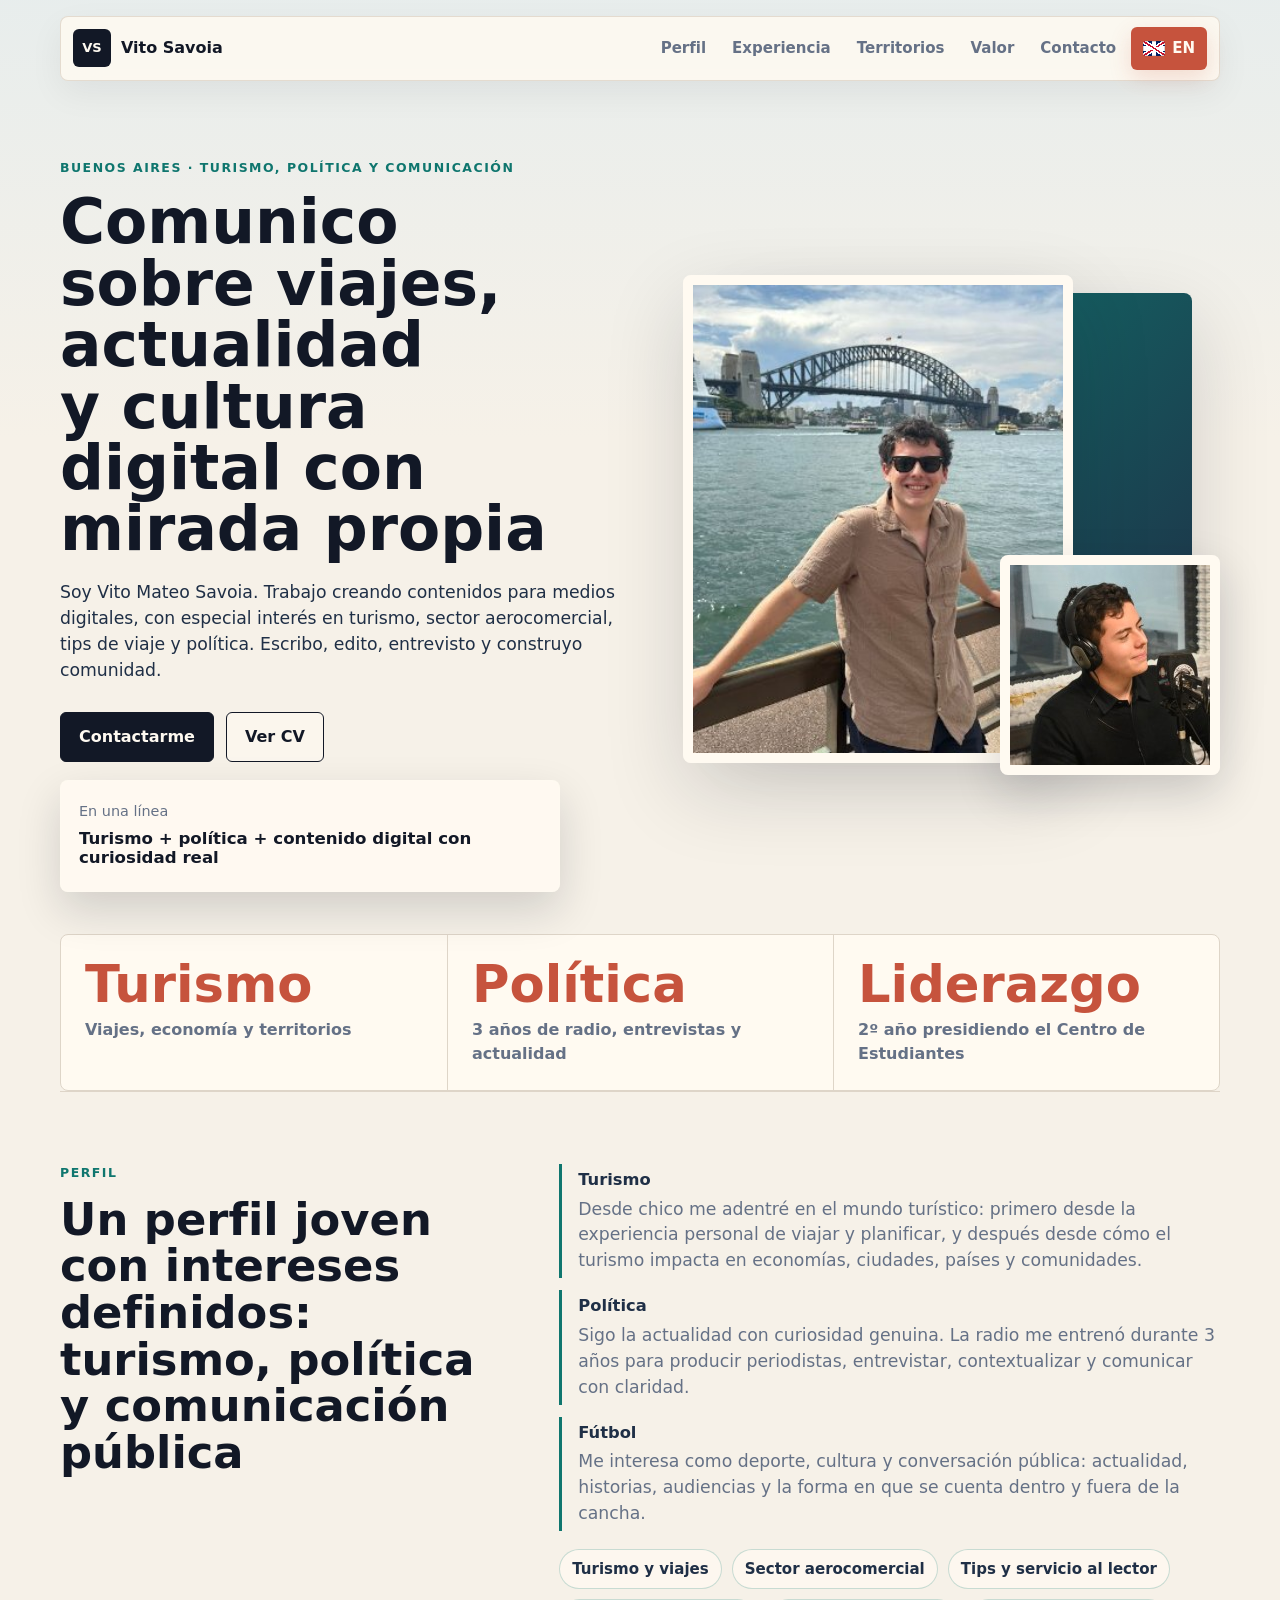
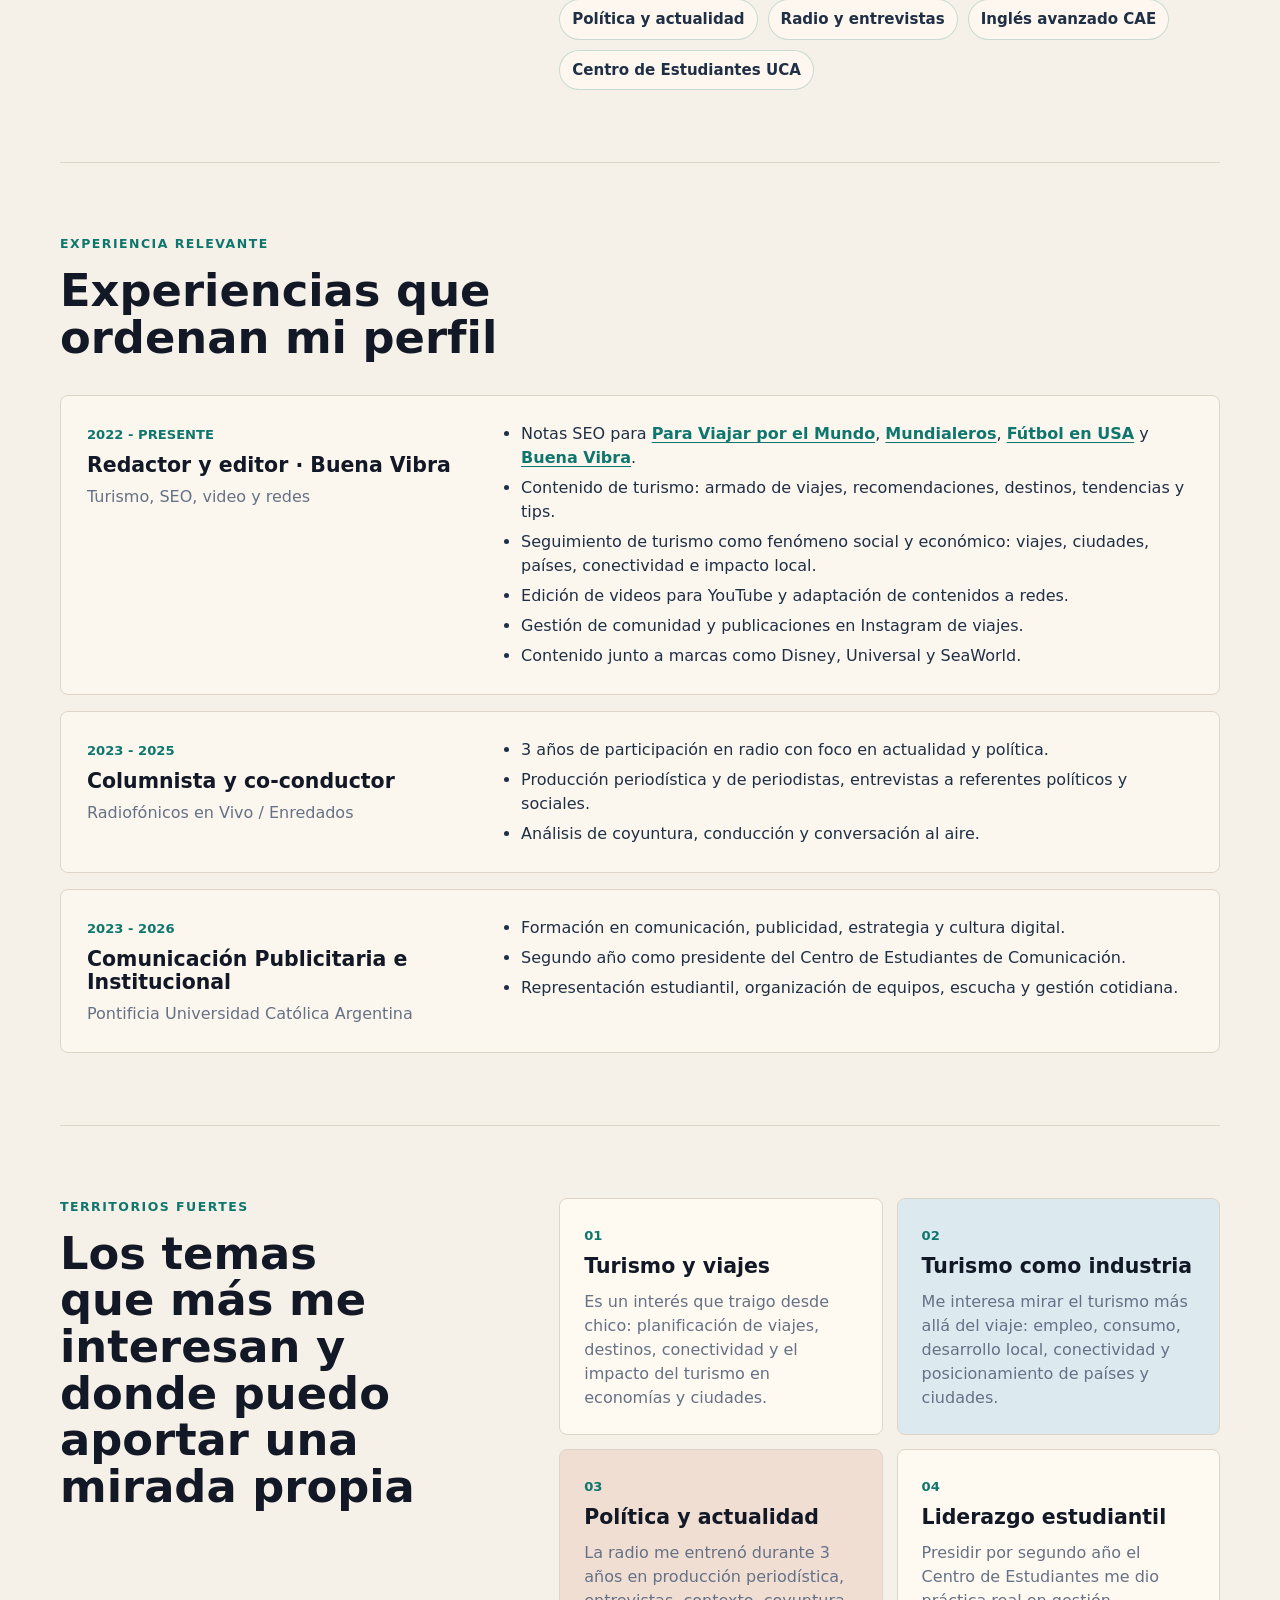
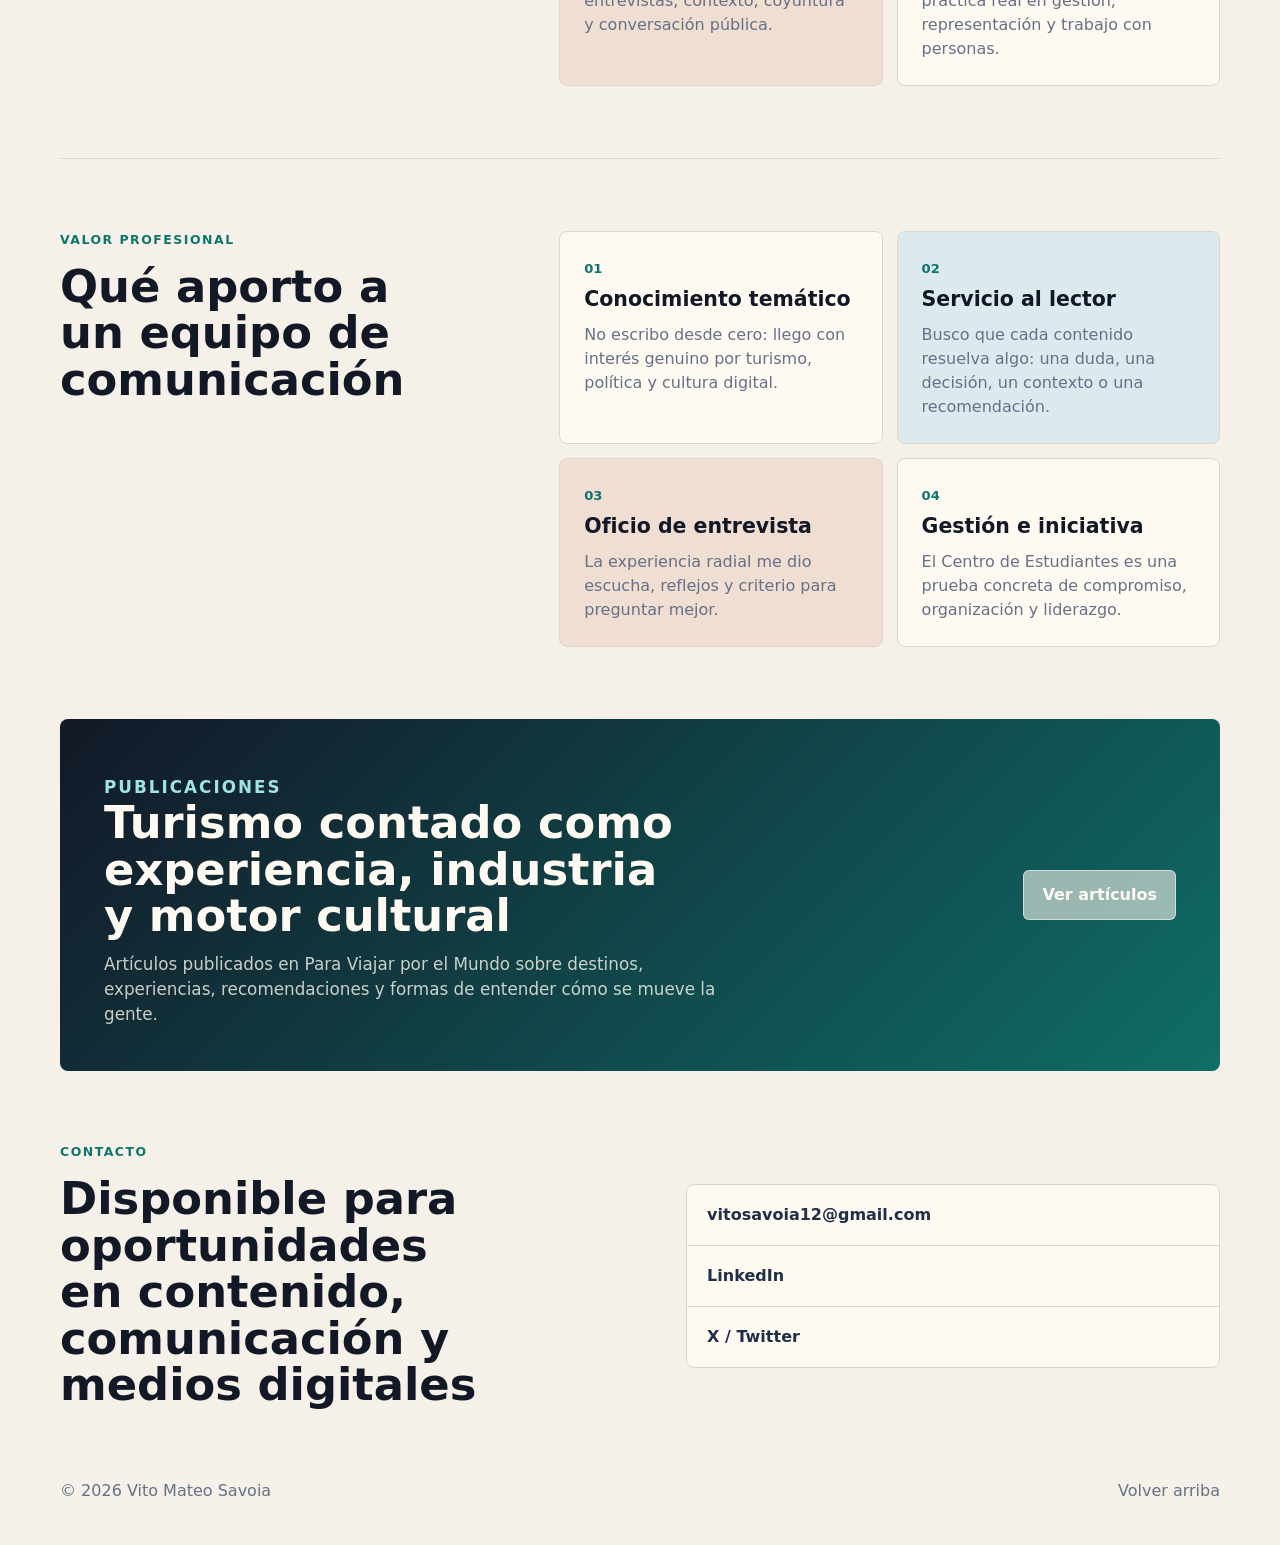
==== commit 93d7546c: "Add files via upload" ====
--- a/index.html
+++ b/index.html
@@ -136,7 +136,13 @@
             </div>
             <div class="timeline-body">
               <ul>
-                <li>Notas SEO para Para Viajar por el Mundo, Mundialeros, Fútbol en USA y Buena Vibra.</li>
+                <li>
+                  Notas SEO para
+                  <a href="https://paraviajarporelmundo.com/" target="_blank" rel="noreferrer">Para Viajar por el Mundo</a>,
+                  <a href="https://mundialeros.com/" target="_blank" rel="noreferrer">Mundialeros</a>,
+                  <a href="https://futbolenusa.com/" target="_blank" rel="noreferrer">Fútbol en USA</a>
+                  y <a href="https://buenavibra.es/" target="_blank" rel="noreferrer">Buena Vibra</a>.
+                </li>
                 <li>Contenido de turismo: armado de viajes, recomendaciones, destinos, tendencias y tips.</li>
                 <li>Seguimiento de turismo como fenómeno social y económico: viajes, ciudades, países, conectividad e impacto local.</li>
                 <li>Edición de videos para YouTube y adaptación de contenidos a redes.</li>
--- a/styles.css
+++ b/styles.css
@@ -487,6 +487,20 @@
   margin-top: 6px;
 }
 
+.timeline-body a {
+  color: var(--accent-strong, var(--teal));
+  font-weight: 800;
+  text-decoration: underline;
+  text-decoration-thickness: 1px;
+  text-underline-offset: 3px;
+}
+
+.timeline-body a:hover,
+.timeline-body a:focus-visible {
+  color: var(--coral);
+  outline: none;
+}
+
 .focus-grid {
   display: grid;
   grid-template-columns: repeat(2, minmax(0, 1fr));
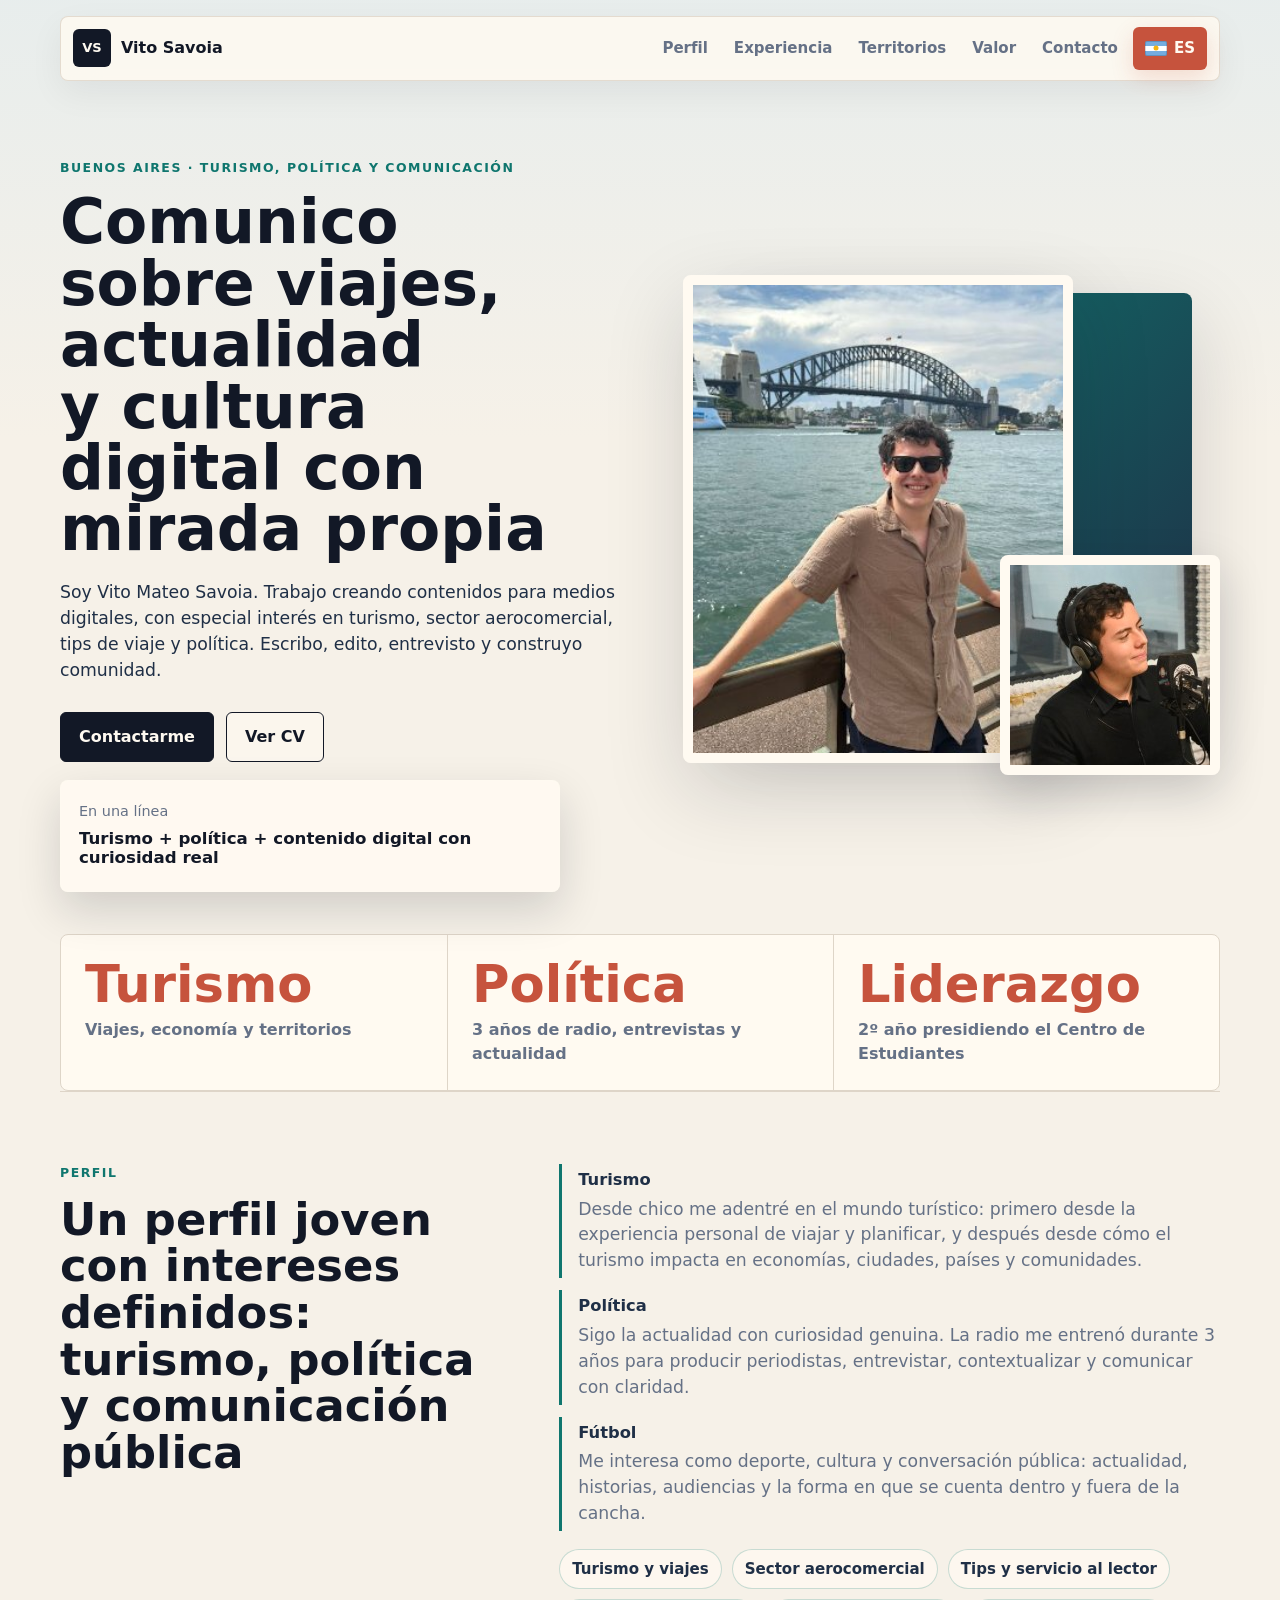
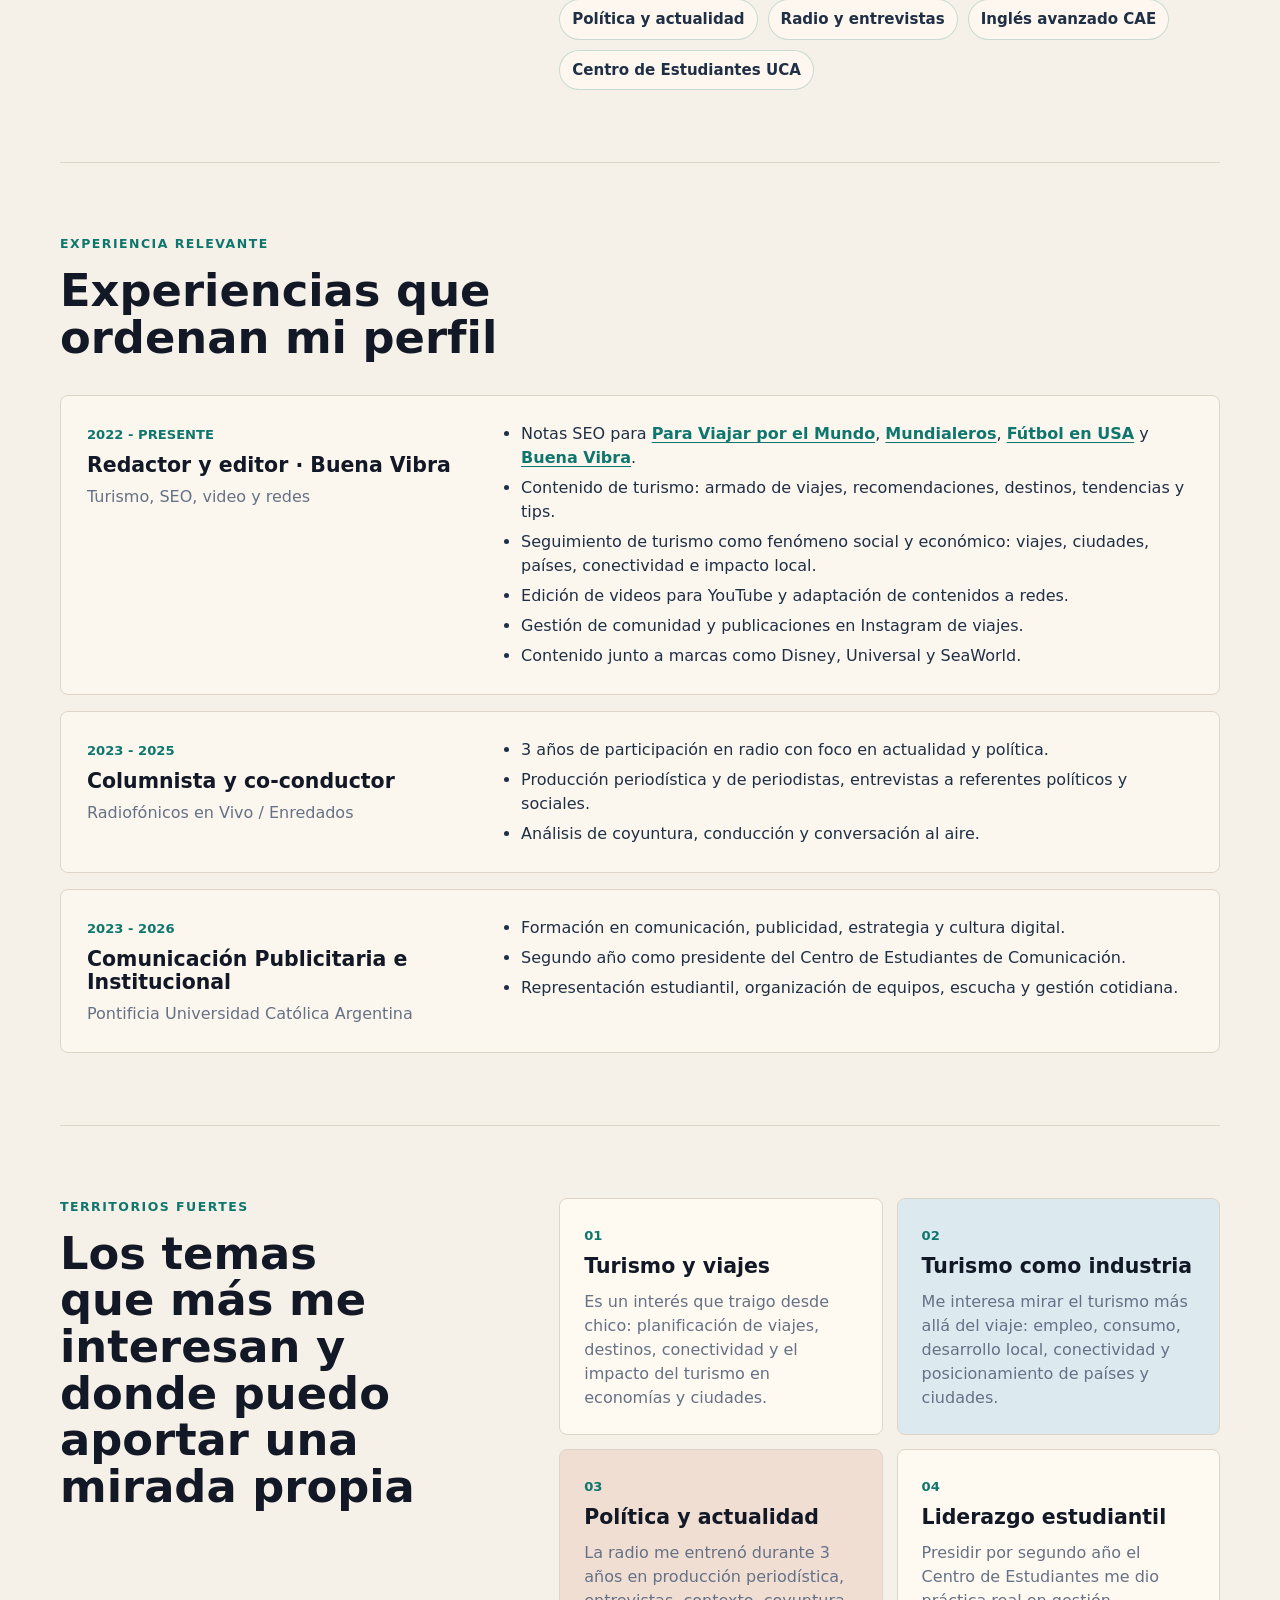
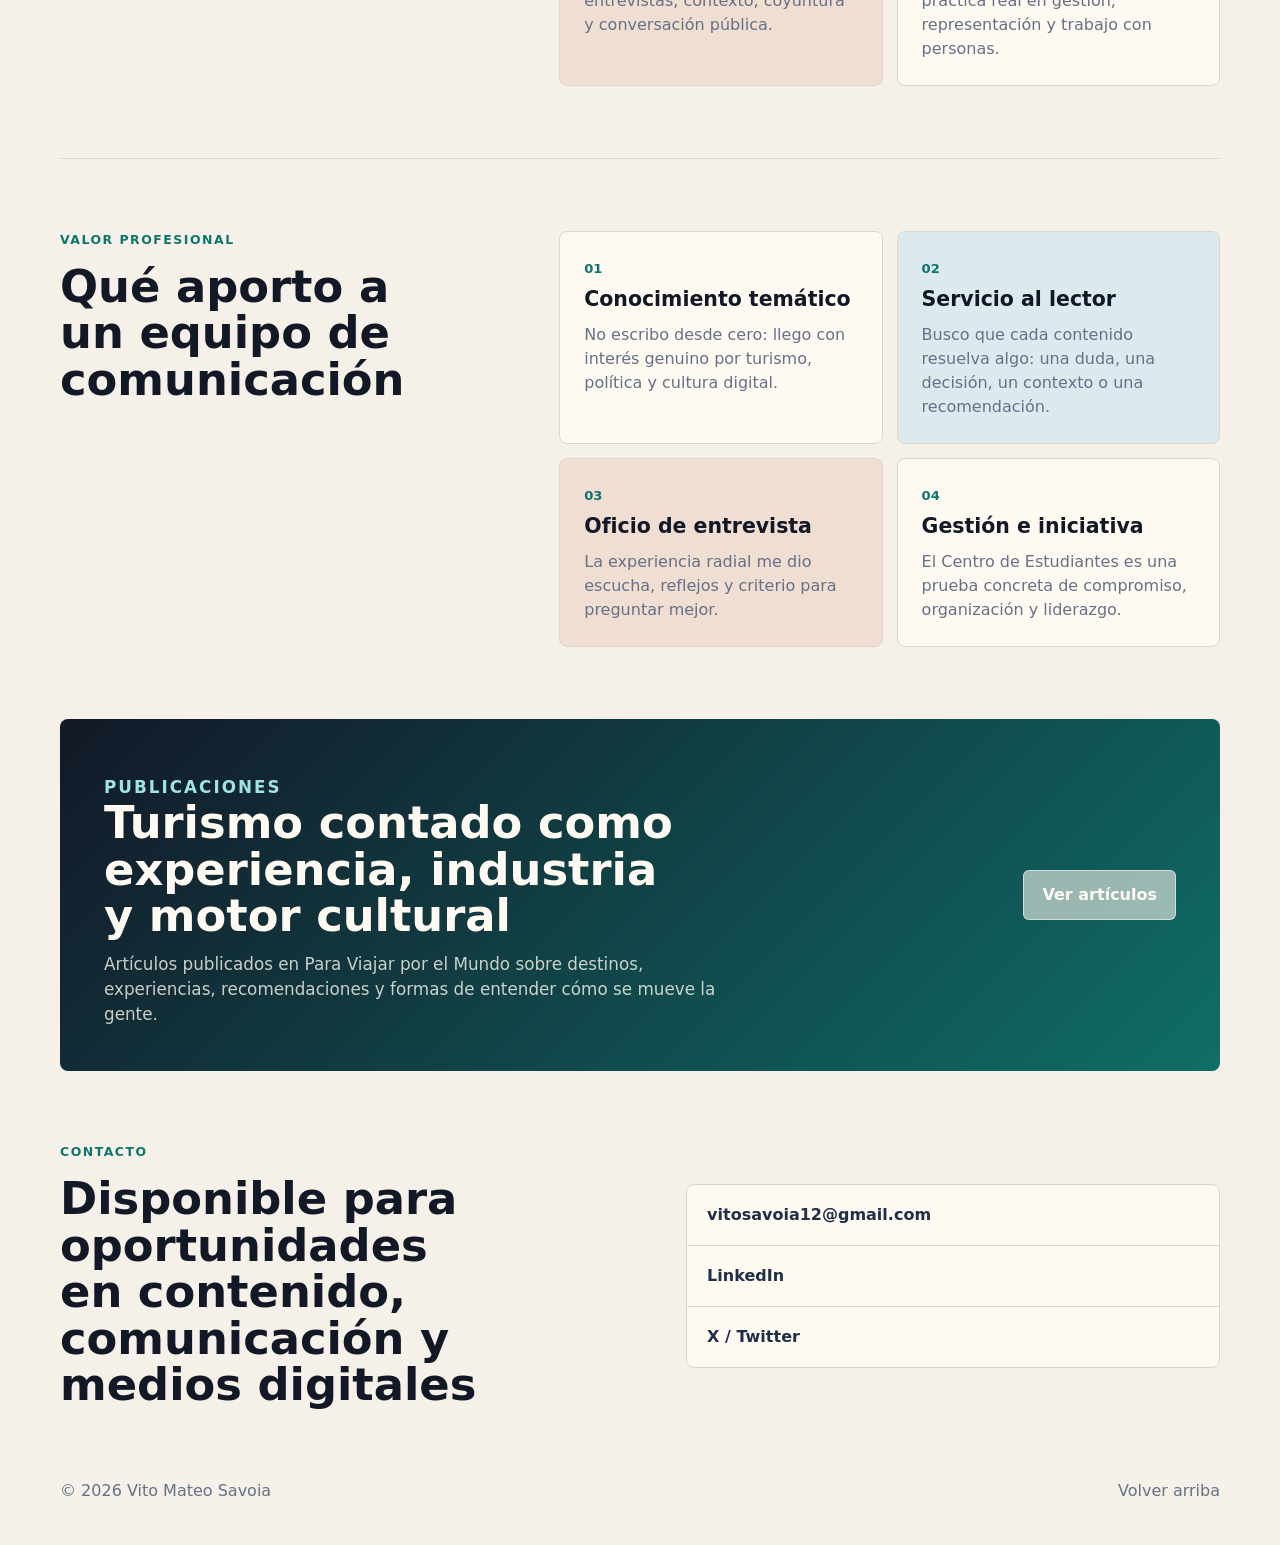
==== commit 21c623f1: "Add files via upload" ====
--- a/index.html
+++ b/index.html
@@ -14,6 +14,9 @@
     >
     <meta property="og:type" content="website">
     <title>Vito Mateo Savoia | Turismo, política y comunicación digital</title>
+    <link rel="icon" href="favicon.ico" sizes="any">
+    <link rel="icon" type="image/png" href="assets/images/favicon.png">
+    <link rel="apple-touch-icon" href="assets/images/favicon.png">
     <link rel="stylesheet" href="styles.css">
   </head>
   <body>
@@ -34,8 +37,8 @@
         <a href="#valor">Valor</a>
         <a href="#contacto">Contacto</a>
         <a class="language-link" href="en.html" aria-label="View site in English">
-          <span class="flag flag-uk" aria-hidden="true"></span>
-          <span>EN</span>
+          <span class="flag flag-ar" aria-hidden="true"></span>
+          <span>ES</span>
         </a>
       </nav>
     </header>
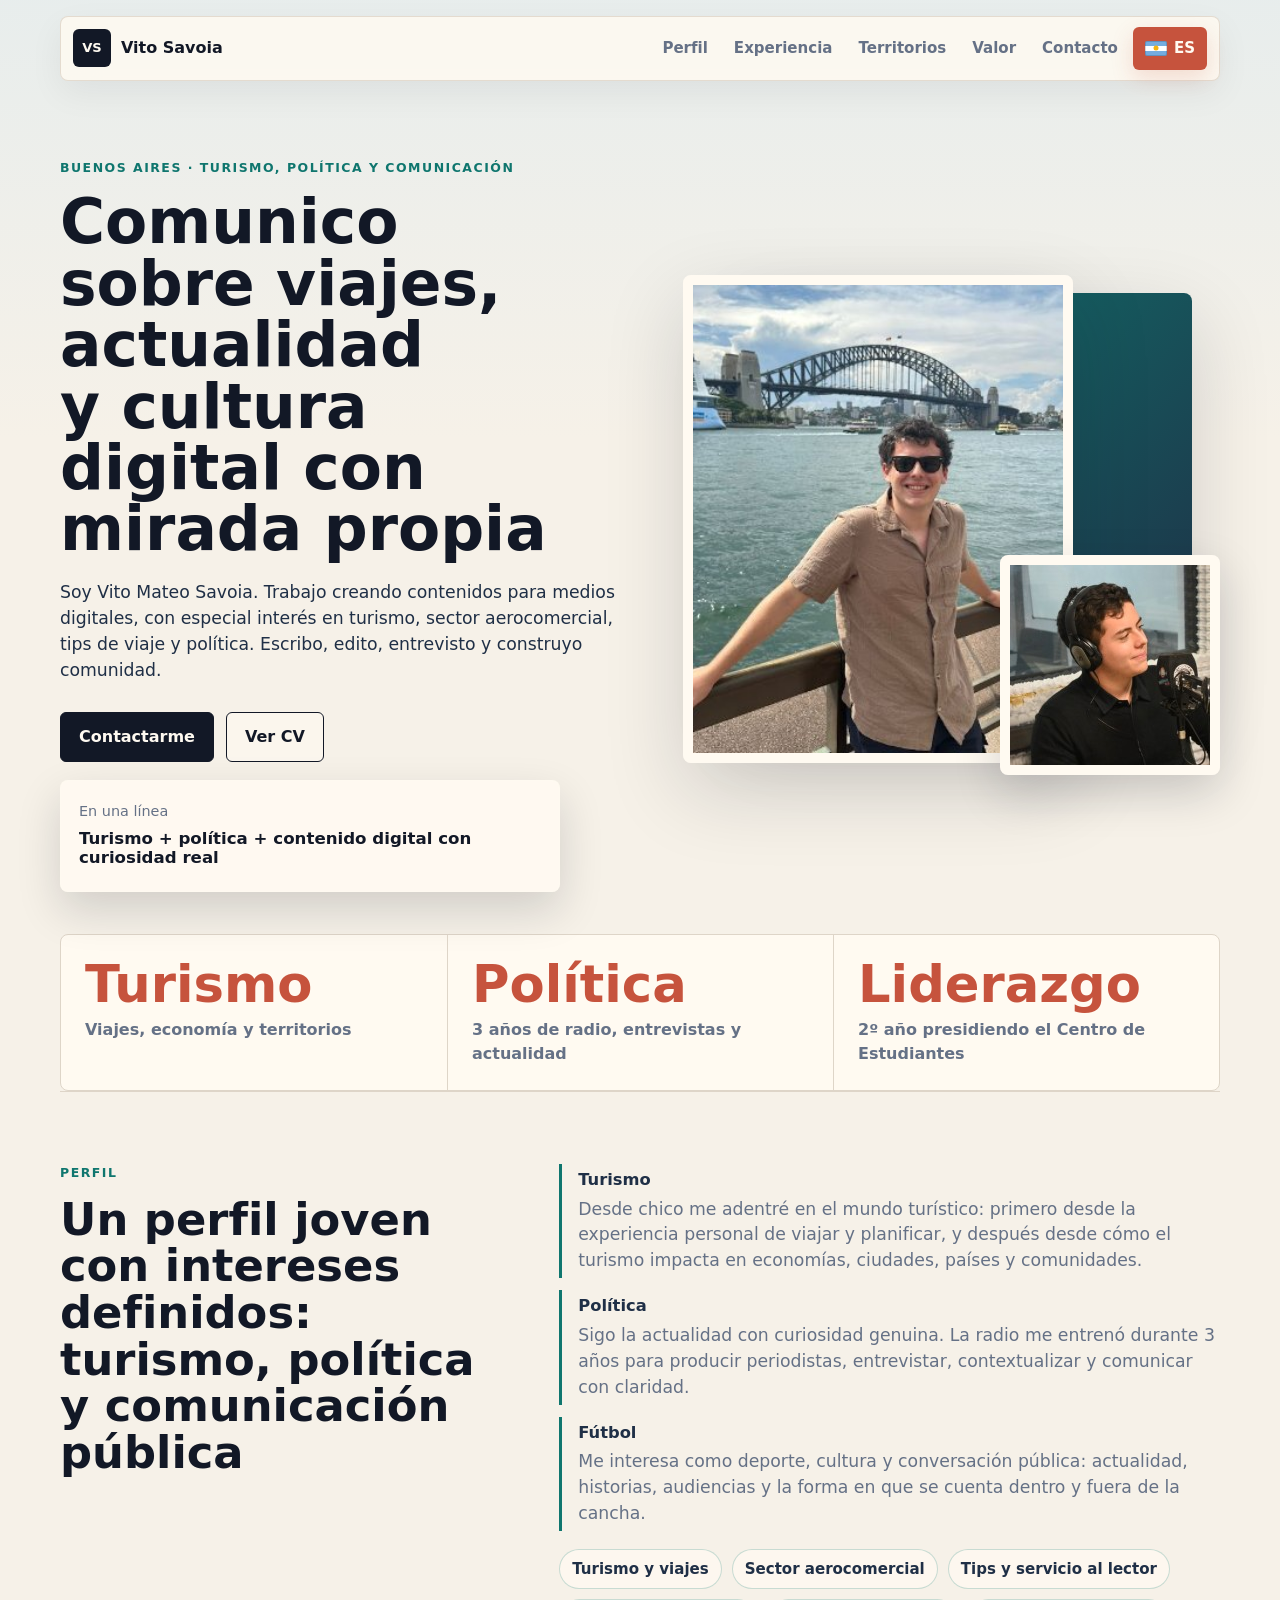
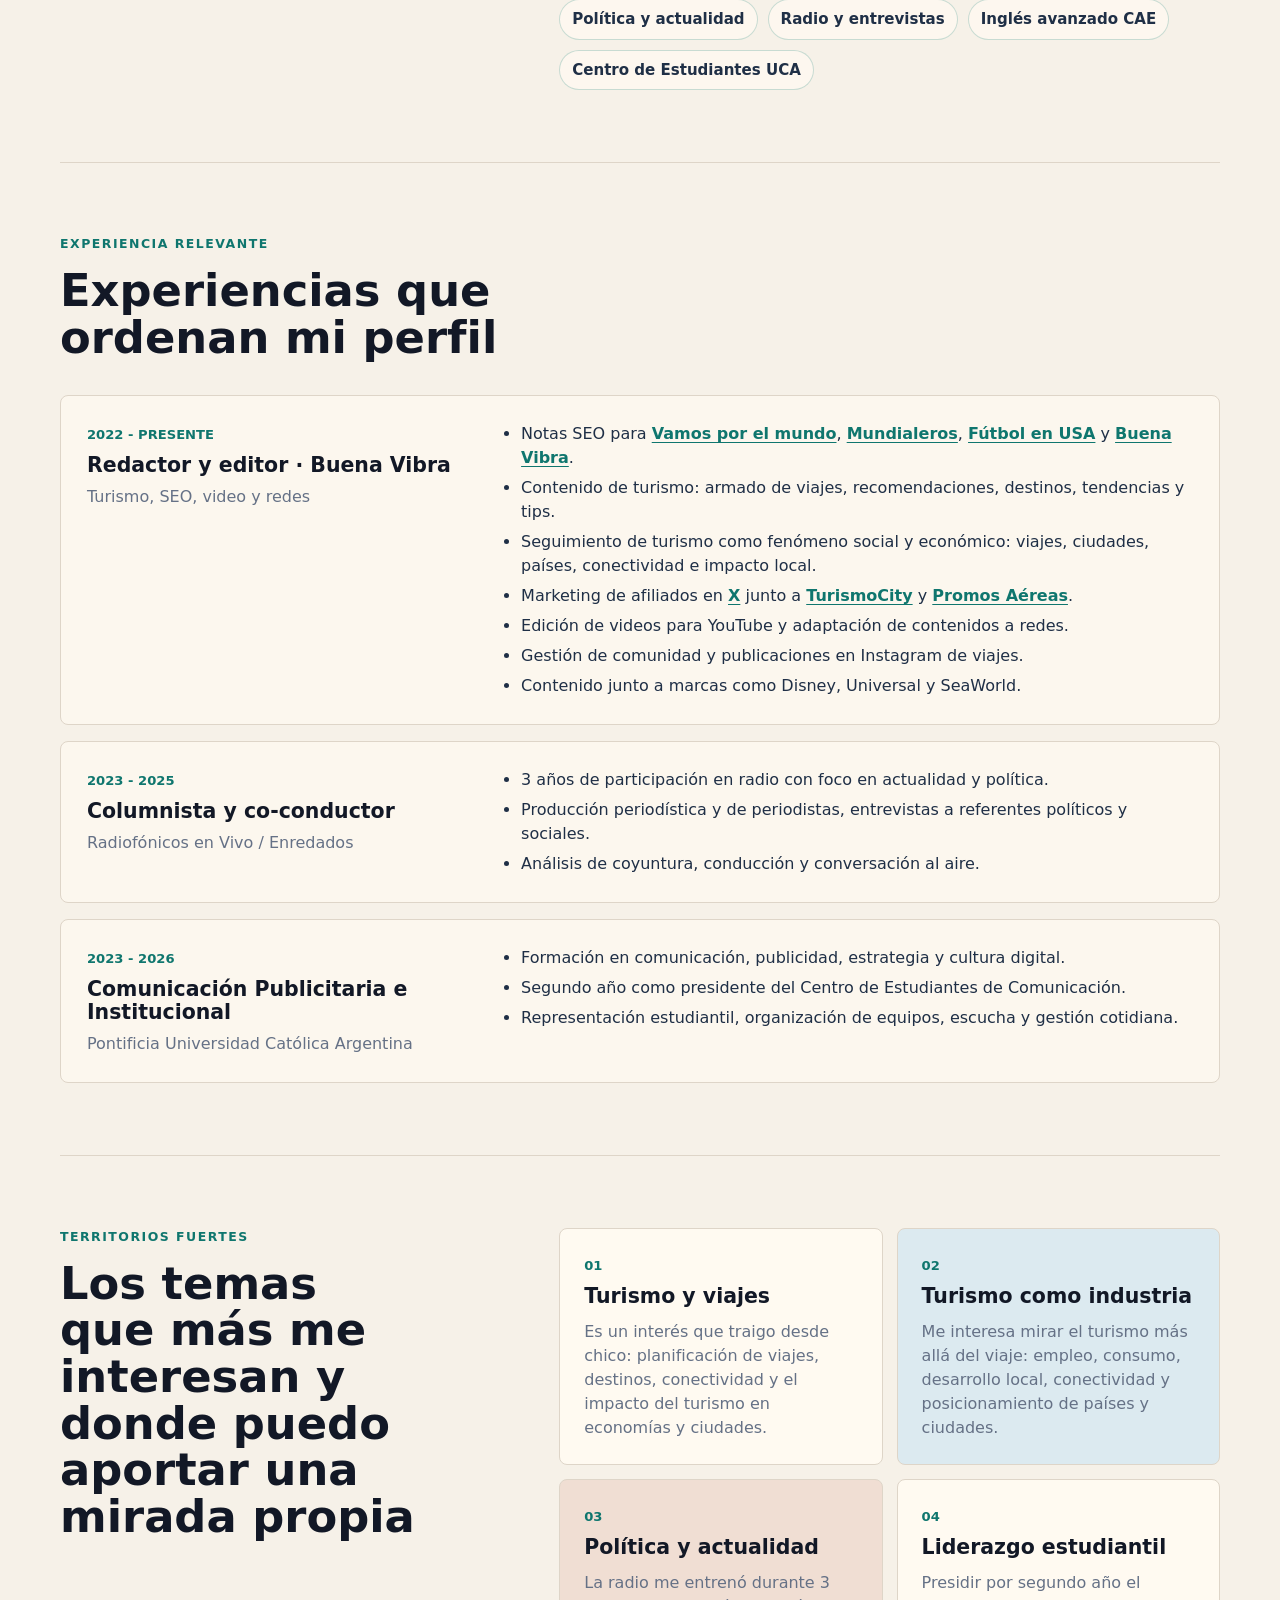
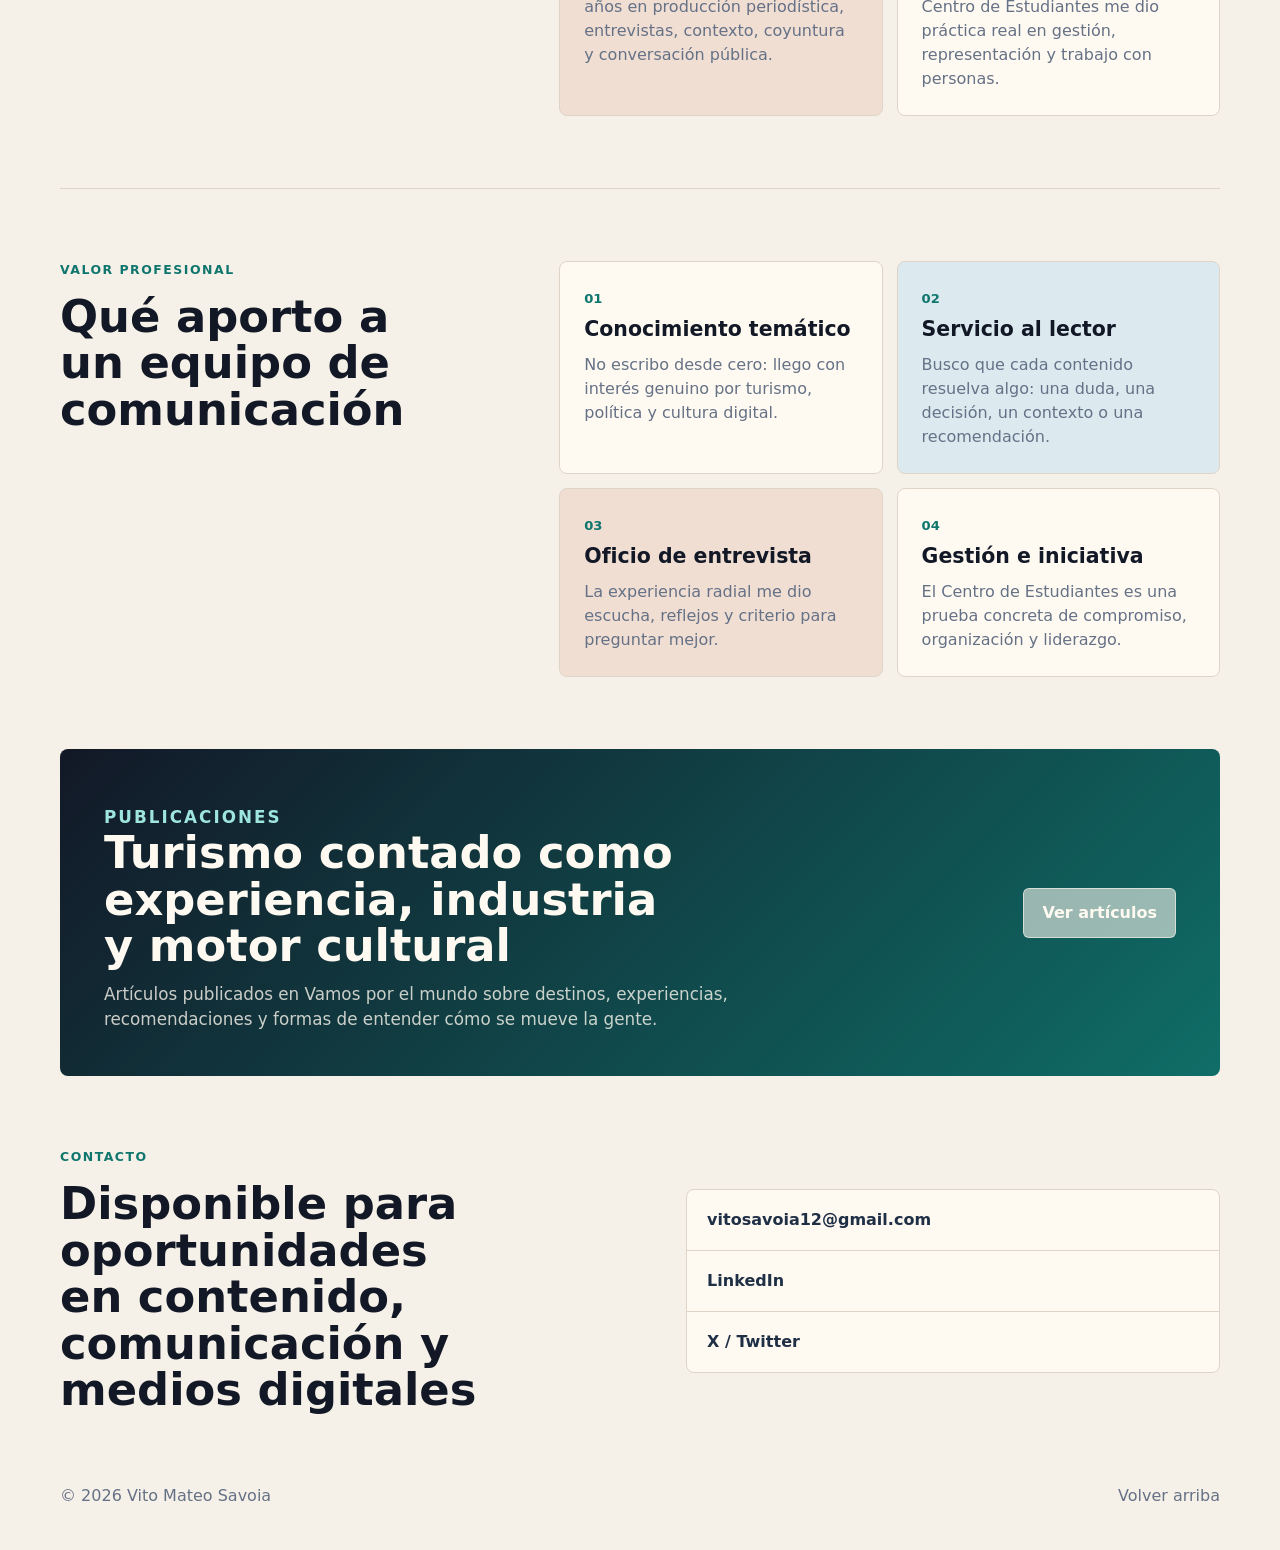
==== commit 2b841240: "Add files via upload" ====
--- a/index.html
+++ b/index.html
@@ -1,6 +1,15 @@
 <!doctype html>
 <html lang="es">
   <head>
+    <!-- Google tag (gtag.js) -->
+    <script async src="https://www.googletagmanager.com/gtag/js?id=G-VG8P900X4W"></script>
+    <script>
+      window.dataLayer = window.dataLayer || [];
+      function gtag(){dataLayer.push(arguments);}
+      gtag('js', new Date());
+
+      gtag('config', 'G-VG8P900X4W');
+    </script>
     <meta charset="utf-8">
     <meta name="viewport" content="width=device-width, initial-scale=1">
     <meta
@@ -141,13 +150,14 @@
               <ul>
                 <li>
                   Notas SEO para
-                  <a href="https://paraviajarporelmundo.com/" target="_blank" rel="noreferrer">Para Viajar por el Mundo</a>,
+                  <a href="https://vamosporelmundo.com/" target="_blank" rel="noreferrer">Vamos por el mundo</a>,
                   <a href="https://mundialeros.com/" target="_blank" rel="noreferrer">Mundialeros</a>,
                   <a href="https://futbolenusa.com/" target="_blank" rel="noreferrer">Fútbol en USA</a>
                   y <a href="https://buenavibra.es/" target="_blank" rel="noreferrer">Buena Vibra</a>.
                 </li>
                 <li>Contenido de turismo: armado de viajes, recomendaciones, destinos, tendencias y tips.</li>
                 <li>Seguimiento de turismo como fenómeno social y económico: viajes, ciudades, países, conectividad e impacto local.</li>
+                <li>Marketing de afiliados en <a href="https://x.com/vitosavoia12?lang=es" target="_blank" rel="noreferrer">X</a> junto a <a href="https://www.turismocity.com.ar/" target="_blank" rel="noreferrer">TurismoCity</a> y <a href="https://promociones-aereas.com.ar/" target="_blank" rel="noreferrer">Promos Aéreas</a>.</li>
                 <li>Edición de videos para YouTube y adaptación de contenidos a redes.</li>
                 <li>Gestión de comunidad y publicaciones en Instagram de viajes.</li>
                 <li>Contenido junto a marcas como Disney, Universal y SeaWorld.</li>
@@ -249,9 +259,9 @@
         <div>
           <p class="eyebrow">Publicaciones</p>
           <h2 id="writing-title">Turismo contado como experiencia, industria y motor cultural</h2>
-          <p>Artículos publicados en Para Viajar por el Mundo sobre destinos, experiencias, recomendaciones y formas de entender cómo se mueve la gente.</p>
-        </div>
-        <a class="button secondary light" href="https://paraviajarporelmundo.com/author/vito-savoia/" target="_blank" rel="noreferrer">
+          <p>Artículos publicados en Vamos por el mundo sobre destinos, experiencias, recomendaciones y formas de entender cómo se mueve la gente.</p>
+        </div>
+        <a class="button secondary light" href="https://vamosporelmundo.com/" target="_blank" rel="noreferrer">
           Ver artículos
         </a>
       </section>
